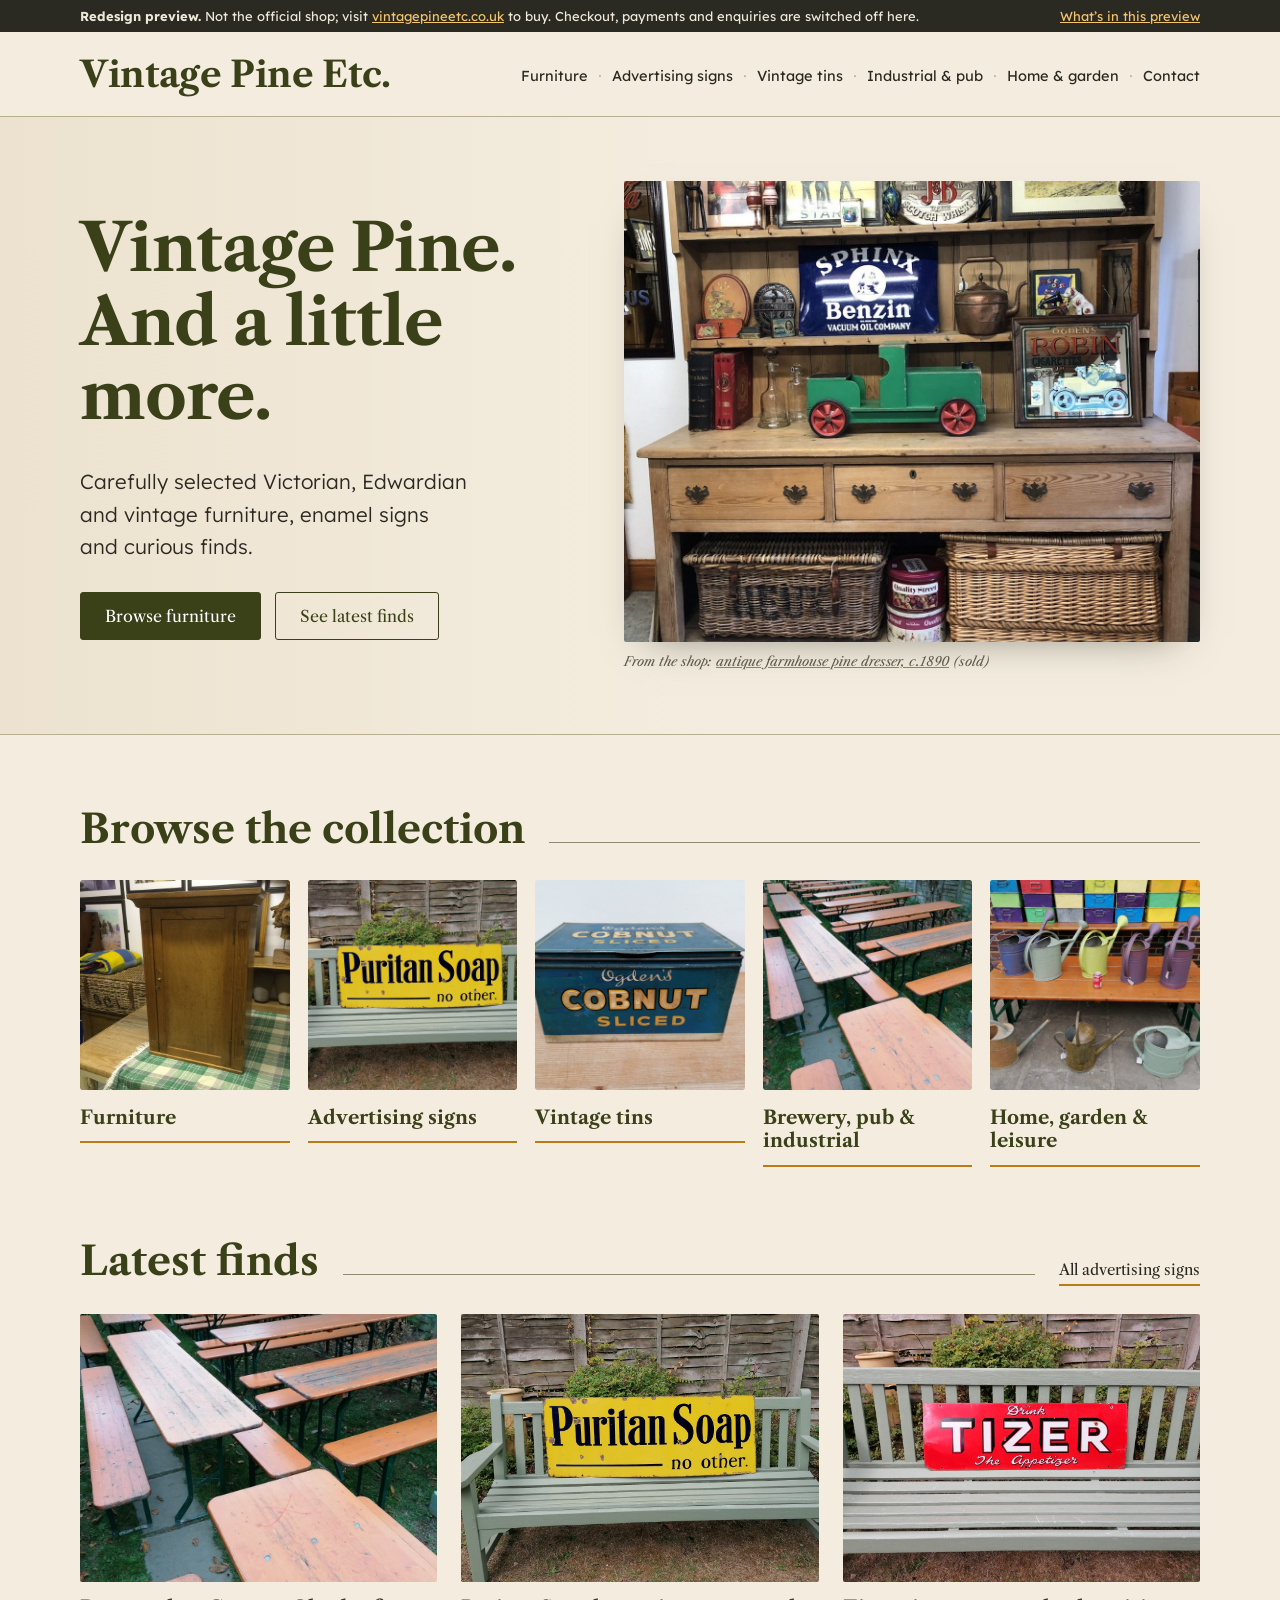
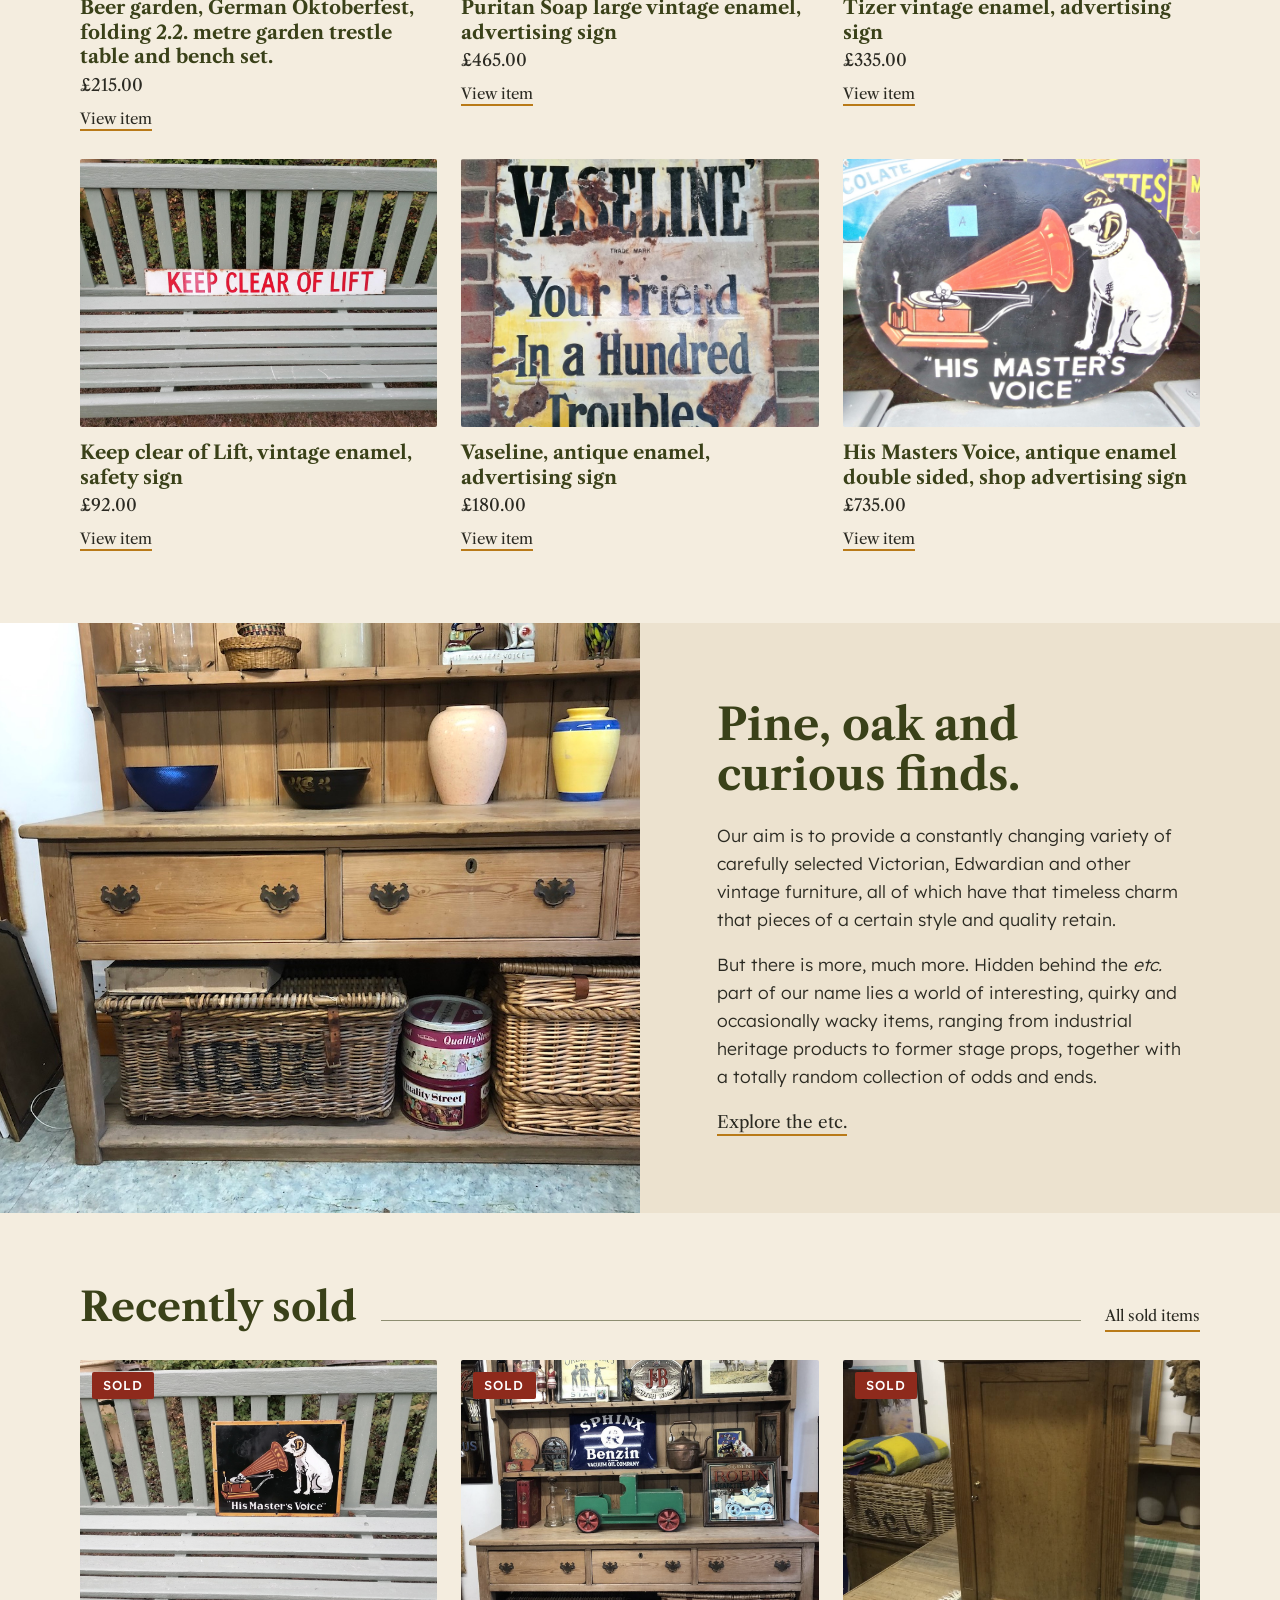
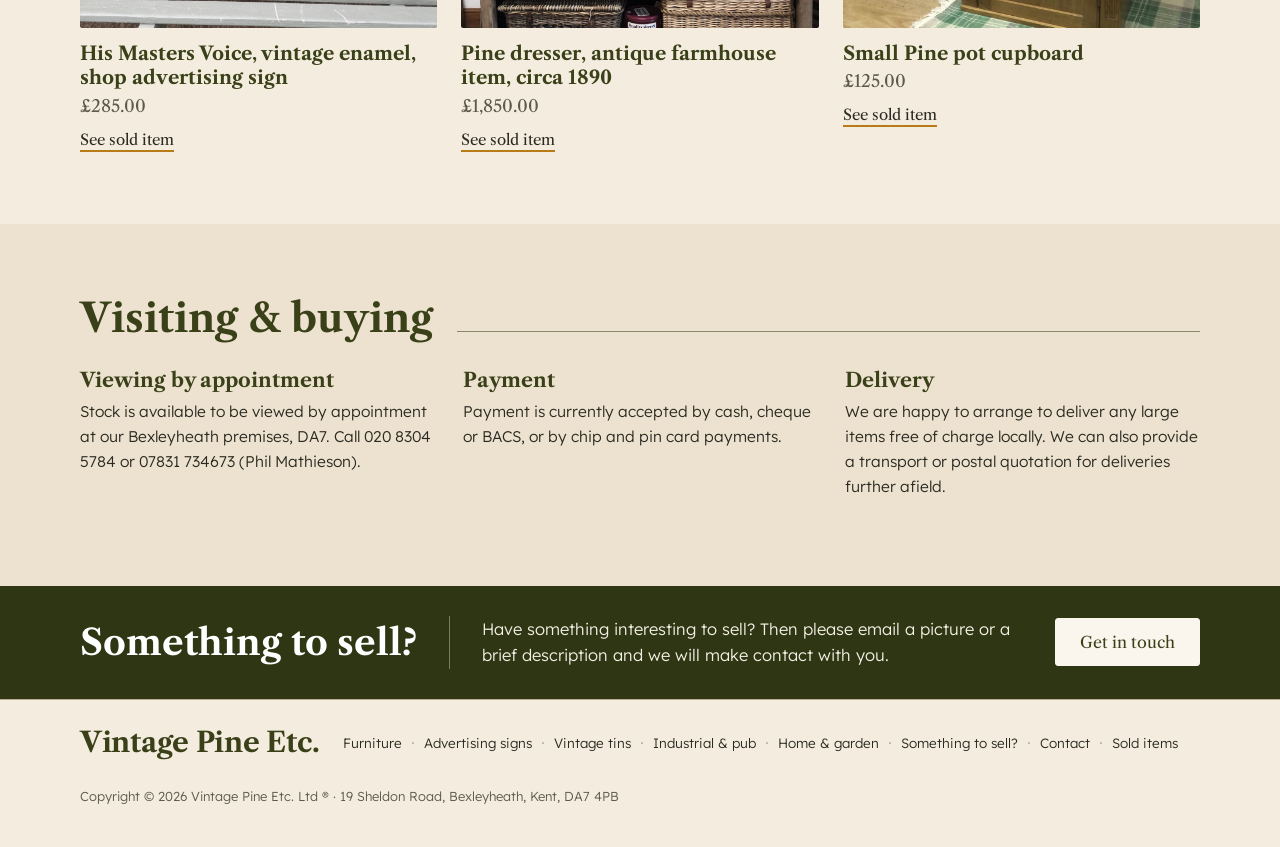
==== index.html @ 9c679e40 "Vintage Pine Etc. redesign preview (static demo) Co-Authored-By: Claude Opus 5.5 <noreply@anthropic." ====
<!doctype html>
<html lang="en-GB">
<head>
<meta charset="utf-8">
<meta name="viewport" content="width=device-width, initial-scale=1">
<meta name="robots" content="noindex, nofollow">
<title>Vintage Pine Etc. – Vintage furniture and curious finds (preview)</title>
<link rel="preconnect" href="https://fonts.googleapis.com">
<link rel="preconnect" href="https://fonts.gstatic.com" crossorigin>
<link href="https://fonts.googleapis.com/css2?family=Lexend:wght@300;400;500&family=Libre+Caslon+Text:ital,wght@0,400;0,700;1,400&display=swap" rel="stylesheet">
<link rel="stylesheet" href="assets/site.css">
</head>
<body data-page="home" data-nav="home">
<main id="main" tabindex="-1">

  <!-- DIVI: Section "Hero" · Row 2 columns (2/5, 3/5) · Text module (H1 + lede) · 2 × Button · Image module -->
  <section class="hero" aria-labelledby="hero-title">
    <div class="wrap">
      <div>
        <!-- NEW COPY (from mockup) — client to approve -->
        <h1 id="hero-title">Vintage Pine.<br>And a little more.</h1>
        <!-- Lede adapted from the shop's own welcome text -->
        <p class="lede">Carefully selected Victorian, Edwardian and vintage furniture, enamel signs and curious finds.</p>
        <div class="actions">
          <a class="btn btn-primary" href="collection.html?c=furniture">Browse furniture</a>
          <a class="btn btn-secondary" href="#latest">See latest finds</a>
        </div>
      </div>
      <figure>
        <img src="assets/products/1118/01.jpg" alt="Antique farmhouse pine dresser, circa 1890, dressed with enamel advertising signs, framed prints and wicker baskets" width="1200" height="1600" fetchpriority="high">
        <figcaption class="photo-credit">From the shop: <a href="item.html?id=1118">antique farmhouse pine dresser, c.1890</a> (sold)</figcaption>
      </figure>
    </div>
  </section>

  <!-- DIVI: Section "Browse the collection" · Text (H2) · Row 5 columns · 5 × Image module (link to product category) + Text label -->
  <section class="section" aria-labelledby="browse-title">
    <div class="wrap">
      <div class="section-head"><h2 id="browse-title">Browse the collection</h2><span class="rule" aria-hidden="true"></span></div>
      <ul class="tiles" id="collection-tiles"></ul>
    </div>
  </section>

  <!-- DIVI: Section "Latest finds" · Shop module (Recent products, 6, 3 columns, in-stock only — see HANDOVER.md) -->
  <section class="section" id="latest" aria-labelledby="latest-title" style="padding-top:0">
    <div class="wrap">
      <div class="section-head"><h2 id="latest-title">Latest finds</h2><span class="rule" aria-hidden="true"></span><a class="text-link more" href="collection.html?c=vintage-enamel-signs">All advertising signs</a></div>
      <ul class="cards" id="latest-finds"></ul>
    </div>
  </section>

  <!-- DIVI: Section "Story" · Row 2 columns (1/2, 1/2) · Image module + Text module. Copy is the shop's own welcome text, lightly trimmed. -->
  <section class="story" aria-labelledby="story-title">
    <img src="assets/products/1118/02.jpg" alt="Close view of the pine dresser's drawers with original handles, and wicker hampers beneath" width="1200" height="900" loading="lazy">
    <div class="copy">
      <h2 id="story-title">Pine, oak and curious finds.</h2>
      <p>Our aim is to provide a constantly changing variety of carefully selected Victorian, Edwardian and other vintage furniture, all of which have that timeless charm that pieces of a certain style and quality retain.</p>
      <p>But there is more, much more. Hidden behind the <em>etc.</em> part of our name lies a world of interesting, quirky and occasionally wacky items, ranging from industrial heritage products to former stage props, together with a totally random collection of odds and ends.</p>
      <a class="text-link" href="collection.html?c=architectural-industrial">Explore the etc.</a>
    </div>
  </section>

  <!-- DIVI: Section "Recently sold" · Shop module (Product category: Sold items, 3) — optional, mirrors the live homepage's "Our Most Popular Items" -->
  <section class="section" aria-labelledby="sold-title">
    <div class="wrap">
      <div class="section-head"><h2 id="sold-title">Recently sold</h2><span class="rule" aria-hidden="true"></span><a class="text-link more" href="collection.html?c=sold-items">All sold items</a></div>
      <ul class="cards" id="recently-sold"></ul>
    </div>
  </section>

  <!-- DIVI: Section "Visiting & buying" · Row 3 columns · 3 × Text. Wording from the live Contact page. -->
  <section class="section" style="background:var(--paper)" aria-labelledby="visit-title">
    <div class="wrap">
      <div class="section-head"><h2 id="visit-title">Visiting &amp; buying</h2><span class="rule" aria-hidden="true"></span></div>
      <div class="info-row">
        <div><h3>Viewing by appointment</h3><p>Stock is available to be viewed by appointment at our Bexleyheath premises, DA7. Call 020 8304 5784 or 07831 734673 (Phil Mathieson).</p></div>
        <div><h3>Payment</h3><p>Payment is currently accepted by cash, cheque or BACS, or by chip and pin card payments.</p></div>
        <div><h3>Delivery</h3><p>We are happy to arrange to deliver any large items free of charge locally. We can also provide a transport or postal quotation for deliveries further afield.</p></div>
      </div>
    </div>
  </section>

  <!-- DIVI: Fullwidth section "Something to sell?" · Row 3 columns · Text (H2) · Text · Button -> /contact/ (or a Sell page) -->
  <section class="sell-band" aria-labelledby="sell-title">
    <div class="wrap">
      <h2 id="sell-title">Something to sell?</h2>
      <span class="divider" aria-hidden="true"></span>
      <p>Have something interesting to sell? Then please email a picture or a brief description and we will make contact with you.</p>
      <a class="btn btn-light" href="sell.html">Get in touch</a>
    </div>
  </section>

</main>
<script src="data/catalogue.js"></script>
<script src="assets/site.js"></script>
</body>
</html>
---- assets/site.css ----
/* Vintage Pine Etc. — redesign preview
   Each section maps to a Divi section/row; see HANDOVER.md. Colours and fonts are
   chosen so they can be entered directly in Divi Theme Customizer + module settings. */

:root {
  --parchment: #f4eddf;     /* page background (Divi: Theme Customizer > General > Background colour) */
  --paper: #ece2cf;         /* alternate band */
  --card: #faf6ee;
  --olive: #3a4119;         /* headings, primary buttons */
  --olive-deep: #2f3613;    /* sell band */
  --ink: #2b2a22;           /* body text */
  --muted: #5d5a4c;
  --rule: #b9ad92;
  --amber: #b97a18;         /* link underlines */
  --sold: #8e2a1c;
  --focus: #1b5fd1;
  --serif: "Libre Caslon Text", Georgia, "Times New Roman", serif;
  --sans: "Lexend", "Helvetica Neue", Arial, sans-serif;
  --wrap: 1200px;
  --gutter: clamp(16px, 4vw, 40px);
}

*, *::before, *::after { box-sizing: border-box; }
html { -webkit-text-size-adjust: 100%; }
body {
  margin: 0; background: var(--parchment); color: var(--ink);
  font: 300 17px/1.6 var(--sans);
}
img { max-width: 100%; height: auto; display: block; }
a { color: inherit; }
h1, h2, h3 { font-family: var(--serif); color: var(--olive); font-weight: 700; line-height: 1.12; margin: 0 0 .5em; }
p { margin: 0 0 1em; }
.wrap { max-width: var(--wrap); margin: 0 auto; padding: 0 var(--gutter); }
.visually-hidden { position: absolute !important; width: 1px; height: 1px; overflow: hidden; clip: rect(0 0 0 0); white-space: nowrap; }

:focus-visible { outline: 3px solid var(--focus); outline-offset: 3px; border-radius: 2px; }
.skip-link { position: absolute; left: 12px; top: -60px; z-index: 100; background: var(--olive); color: #fff; padding: 10px 16px; text-decoration: none; }
.skip-link:focus { top: 12px; }

/* Preview strip — not part of the production design */
.preview-strip { background: #2b2a22; color: #efe8d8; font: 400 13px/1.4 var(--sans); }
.preview-strip .wrap { display: flex; gap: 12px; justify-content: space-between; align-items: center; padding-top: 7px; padding-bottom: 7px; flex-wrap: wrap; }
.preview-strip a { color: #f2c46d; }

/* Header (Divi Theme Builder: Global Header — Menu module, logo as text/image) */
.site-header { border-bottom: 1px solid var(--rule); background: var(--parchment); }
.site-header .wrap { display: flex; align-items: center; justify-content: space-between; gap: 24px; min-height: 84px; }
.logo { font: 700 clamp(26px, 3vw, 36px)/1 var(--serif); color: var(--olive); text-decoration: none; letter-spacing: -.01em; white-space: nowrap; }
.nav-toggle { display: none; }
.main-nav ul { list-style: none; margin: 0; padding: 0; display: flex; flex-wrap: wrap; align-items: center; }
.main-nav li + li::before { content: "·"; color: var(--rule); margin: 0 10px; }
.main-nav a { font-size: 14.5px; font-weight: 400; text-decoration: none; padding: 6px 0; border-bottom: 2px solid transparent; }
.main-nav a:hover, .main-nav a[aria-current="page"] { border-bottom-color: var(--amber); }

/* Buttons */
.btn { display: inline-flex; align-items: center; justify-content: center; gap: 8px; min-height: 48px; padding: 10px 24px;
  font: 400 16px/1.2 var(--serif); text-decoration: none; border: 1.5px solid var(--olive); border-radius: 3px; cursor: pointer; }
.btn-primary { background: var(--olive); color: #fff; }
.btn-primary:hover { background: var(--olive-deep); }
.btn-secondary { background: transparent; color: var(--olive); }
.btn-secondary:hover { background: rgba(58,65,25,.07); }
.btn-light { background: var(--card); color: var(--olive); border-color: var(--card); }
.btn[disabled], .btn[aria-disabled="true"] { opacity: .55; cursor: not-allowed; }
.text-link { font-family: var(--serif); text-decoration: none; border-bottom: 2px solid var(--amber); padding-bottom: 2px; }
.text-link:hover { color: var(--olive); }

/* Hero (Divi: Section, Row 2 columns 2/5 + 3/5, Text + 2 Buttons, Image) */
.hero { background: linear-gradient(90deg, var(--paper) 0%, var(--parchment) 55%); border-bottom: 1px solid var(--rule); }
.hero .wrap { display: grid; grid-template-columns: 5fr 6fr; gap: clamp(24px, 5vw, 64px); align-items: center; padding-top: clamp(32px, 5vw, 64px); padding-bottom: clamp(32px, 5vw, 64px); }
.hero h1 { font-size: clamp(40px, 5.6vw, 66px); letter-spacing: -.015em; }
.hero .lede { font-size: clamp(18px, 1.6vw, 21px); max-width: 30ch; color: var(--ink); }
.hero .actions { display: flex; gap: 14px; flex-wrap: wrap; margin-top: 28px; }
.hero figure { margin: 0; position: relative; }
.hero figure img { width: 100%; aspect-ratio: 5 / 4; max-height: 72vh; object-fit: cover; object-position: center 62%; border-radius: 2px; box-shadow: 0 18px 40px -24px rgba(43,42,34,.55); }
.photo-credit { font: italic 400 13px/1.4 var(--serif); color: var(--muted); margin-top: 10px; }
.photo-credit a { text-decoration-color: var(--amber); }

/* Section headings with rule, as mockup */
.section { padding: clamp(40px, 6vw, 72px) 0; }
.section-head { display: flex; align-items: baseline; gap: 24px; margin-bottom: 28px; }
.section-head h2 { font-size: clamp(28px, 3.4vw, 40px); margin: 0; white-space: nowrap; }
.section-head .rule { flex: 1; height: 1px; background: var(--olive); opacity: .55; }
.section-head .more { white-space: nowrap; font-size: 15px; }

/* Collection tiles (Divi: 5 × Image + Text, or Blurb modules linking to category archives) */
.tiles { display: grid; grid-template-columns: repeat(5, 1fr); gap: 18px; list-style: none; margin: 0; padding: 0; }
.tile a { display: block; text-decoration: none; height: 100%; }
.tile img { width: 100%; aspect-ratio: 1; object-fit: cover; border-radius: 2px; transition: transform .3s ease; }
.tile .img { overflow: hidden; border-radius: 2px; }
.tile a:hover img { transform: scale(1.04); }
.tile span { display: block; font: 700 19px/1.25 var(--serif); color: var(--olive); padding: 12px 0 12px; border-bottom: 2px solid var(--amber); margin-top: 4px; }

/* Product cards (Divi: Shop module / WooCommerce loop) */
.cards { display: grid; grid-template-columns: repeat(3, 1fr); gap: 28px 24px; list-style: none; margin: 0; padding: 0; }
.cards.cols-4 { grid-template-columns: repeat(4, 1fr); }
.card { position: relative; }
.card a.card-link { text-decoration: none; display: block; }
.card .img { position: relative; overflow: hidden; background: var(--paper); border-radius: 2px; }
.card img { width: 100%; aspect-ratio: 4 / 3; object-fit: cover; transition: transform .3s ease; }
.card a.card-link:hover img { transform: scale(1.03); }
.card h3 { font-size: 19px; margin: 14px 0 4px; line-height: 1.3; }
.card .price { font: 400 17px/1.4 var(--serif); color: var(--ink); margin: 0 0 6px; }
.card .view { font: 400 15px/1 var(--serif); border-bottom: 2px solid var(--amber); padding-bottom: 3px; display: inline-block; }
.badge-sold { position: absolute; top: 12px; left: 12px; background: var(--sold); color: #fff; font: 500 13px/1 var(--sans); letter-spacing: .08em; text-transform: uppercase; padding: 7px 11px; border-radius: 2px; }
.card.is-sold img { filter: saturate(.75); }
.card.is-sold .price { color: var(--muted); }

/* Story split (Divi: Section, Row 1/2 + 1/2, Image + Text) */
.story { display: grid; grid-template-columns: 1fr 1fr; background: var(--paper); }
.story img { width: 100%; height: 100%; min-height: 360px; object-fit: cover; }
.story .copy { padding: clamp(32px, 6vw, 80px); align-self: center; max-width: 620px; }
.story h2 { font-size: clamp(30px, 3.6vw, 44px); }
.story .copy p { font-size: 17.5px; }
.flag { font: italic 400 13px/1.4 var(--serif); color: var(--muted); }

/* Visit / buying info */
.info-row { display: grid; grid-template-columns: repeat(3, 1fr); gap: 28px; }
.info-row h3 { font-size: 20px; margin-bottom: 8px; }
.info-row p { font-size: 15.5px; color: var(--ink); }

/* Sell band (Divi: fullwidth section, Row 3 columns, Text + Button) */
.sell-band { background: var(--olive-deep); color: #f3efe4; }
.sell-band .wrap { display: flex; align-items: center; gap: 32px; padding-top: 30px; padding-bottom: 30px; flex-wrap: wrap; }
.sell-band h2 { color: #fff; font-size: clamp(26px, 3vw, 36px); margin: 0; }
.sell-band .divider { width: 1px; align-self: stretch; background: rgba(255,255,255,.35); }
.sell-band p { margin: 0; flex: 1; min-width: 240px; font-size: 16.5px; }

/* Footer (Divi Theme Builder: Global Footer) */
.site-footer { border-top: 1px solid var(--rule); padding: 28px 0 40px; }
.site-footer .wrap { display: flex; align-items: center; gap: 24px; flex-wrap: wrap; }
.site-footer .logo { font-size: 28px; }
.site-footer nav ul { list-style: none; margin: 0; padding: 0; display: flex; flex-wrap: wrap; gap: 6px 0; }
.site-footer nav li + li::before { content: "·"; color: var(--rule); margin: 0 9px; }
.site-footer nav a { font-size: 13.5px; text-decoration: none; }
.site-footer nav a:hover { text-decoration: underline; text-decoration-color: var(--amber); }
.site-footer .legal { width: 100%; font-size: 13px; color: var(--muted); margin: 6px 0 0; }

/* Breadcrumbs */
.crumbs { font-size: 14px; color: var(--muted); margin: 22px 0 18px; }
.crumbs ol { list-style: none; padding: 0; margin: 0; display: flex; flex-wrap: wrap; }
.crumbs li + li::before { content: "/"; margin: 0 8px; color: var(--rule); }
.crumbs a { text-decoration-color: var(--amber); }

/* Item page (Divi Theme Builder: Single product template with Woo modules) */
.item { display: grid; grid-template-columns: minmax(0, 7fr) minmax(0, 5fr); gap: clamp(24px, 4vw, 56px); align-items: start; padding-bottom: 56px; }
.gallery .main { position: relative; background: var(--paper); border-radius: 2px; overflow: hidden; }
.gallery .main img { width: 100%; aspect-ratio: 4 / 3; object-fit: contain; background: var(--paper); }
.gallery .main .badge-sold { font-size: 16px; padding: 10px 16px; top: 18px; left: 18px; }
.thumbs { display: grid; grid-template-columns: repeat(auto-fill, minmax(84px, 1fr)); gap: 10px; list-style: none; padding: 0; margin: 12px 0 0; }
.thumbs button { padding: 0; border: 2px solid transparent; background: none; cursor: pointer; border-radius: 3px; display: block; width: 100%; }
.thumbs button[aria-current="true"] { border-color: var(--olive); }
.thumbs img { width: 100%; aspect-ratio: 1; object-fit: cover; border-radius: 1px; }
.gallery .count { font-size: 13.5px; color: var(--muted); margin-top: 8px; }
.summary .cat { font-size: 14px; letter-spacing: .06em; text-transform: uppercase; color: var(--muted); margin-bottom: 8px; }
.summary .cat a { text-decoration-color: var(--amber); }
.summary h1 { font-size: clamp(28px, 3.2vw, 40px); }
.summary .price { font: 700 28px/1.2 var(--serif); color: var(--olive); margin: 6px 0 14px; }
.status { display: inline-flex; align-items: center; gap: 8px; font-weight: 500; font-size: 15px; margin-bottom: 18px; }
.status::before { content: ""; width: 10px; height: 10px; border-radius: 50%; background: #4b7a2a; }
.details { border-top: 1px solid var(--rule); margin: 0 0 22px; }
.details div { display: grid; grid-template-columns: 110px 1fr; gap: 14px; padding: 12px 0; border-bottom: 1px solid var(--rule); }
.details dt { font: 700 15px/1.5 var(--serif); color: var(--olive); }
.details dd { margin: 0; font-size: 16px; }
.description p { font-size: 16.5px; }
.buy { background: var(--card); border: 1px solid var(--rule); padding: 20px; border-radius: 3px; margin: 8px 0 22px; }
.buy .btn { width: 100%; }
.buy .btn + .btn { margin-top: 10px; }
.buy small { display: block; margin-top: 12px; font-size: 13.5px; color: var(--muted); }
.demo-notice { margin-top: 14px; padding: 12px 14px; border-left: 4px solid var(--amber); background: #fff8e6; font-size: 15px; }
.sold-panel { background: #f6e7e2; border: 1px solid #d9b2a8; padding: 22px; border-radius: 3px; margin: 4px 0 22px; }
.sold-panel .big { font: 700 30px/1.1 var(--serif); color: var(--sold); margin: 0 0 6px; letter-spacing: .02em; }
.sold-panel .btn { width: 100%; margin-top: 10px; }
.price-was { font-size: 15px; color: var(--muted); }
.help { font-size: 15px; color: var(--muted); }

/* Generic page */
.page-intro { padding: 36px 0 8px; }
.page-intro h1 { font-size: clamp(32px, 4vw, 48px); }
.notice { background: var(--card); border: 1px dashed var(--rule); padding: 14px 18px; font-size: 15px; border-radius: 3px; margin: 0 0 28px; }
.two-col { display: grid; grid-template-columns: 1fr 1fr; gap: clamp(24px, 5vw, 64px); }
.form-row { margin-bottom: 18px; }
.form-row label { display: block; font: 700 15px/1.4 var(--serif); color: var(--olive); margin-bottom: 6px; }
.form-row .hint { font-size: 13.5px; color: var(--muted); margin: 2px 0 6px; }
input[type=text], input[type=email], input[type=tel], textarea { width: 100%; font: 400 16px/1.4 var(--sans); padding: 12px; border: 1px solid var(--rule); background: #fffdf8; border-radius: 3px; color: var(--ink); }
input[type=file] { font: 400 15px var(--sans); }
textarea { min-height: 140px; resize: vertical; }
.upload-preview { display: flex; gap: 8px; flex-wrap: wrap; margin-top: 10px; }
.upload-preview img { width: 84px; height: 84px; object-fit: cover; border-radius: 2px; }
address { font-style: normal; }
.contact-list dt { font: 700 16px var(--serif); color: var(--olive); margin-top: 16px; }
.contact-list dd { margin: 4px 0 0; }

/* ---------- Tablet ---------- */
@media (max-width: 1020px) {
  .tiles { grid-template-columns: repeat(3, 1fr); }
  .cards.cols-4 { grid-template-columns: repeat(3, 1fr); }
  .main-nav li + li::before { margin: 0 6px; }
  .main-nav a { font-size: 13.5px; }
}

/* ---------- Phone / small tablet: simple menu ---------- */
@media (max-width: 860px) {
  .site-header .wrap { min-height: 66px; flex-wrap: wrap; gap: 0; }
  .nav-toggle { display: inline-flex; align-items: center; gap: 8px; min-height: 44px; padding: 8px 14px; background: none; border: 1.5px solid var(--olive); border-radius: 3px; color: var(--olive); font: 400 15px var(--sans); cursor: pointer; }
  .nav-toggle .bars { width: 18px; height: 2px; background: currentColor; position: relative; }
  .nav-toggle .bars::before, .nav-toggle .bars::after { content: ""; position: absolute; left: 0; width: 18px; height: 2px; background: currentColor; }
  .nav-toggle .bars::before { top: -6px; } .nav-toggle .bars::after { top: 6px; }
  .main-nav { width: 100%; display: none; }
  .main-nav.open { display: block; }
  .main-nav ul { flex-direction: column; align-items: stretch; padding: 6px 0 14px; }
  .main-nav li + li::before { display: none; }
  .main-nav li { border-top: 1px solid var(--rule); }
  .main-nav a { display: block; font-size: 17px; padding: 13px 2px; border-bottom: 0; }
  .hero .wrap { grid-template-columns: 1fr; }
  .hero figure img { aspect-ratio: 4 / 3.2; }
  .story { grid-template-columns: 1fr; }
  .story img { min-height: 0; aspect-ratio: 4 / 3; }
  .item { grid-template-columns: minmax(0, 1fr); gap: 18px; }
  .thumbs { grid-template-columns: none; grid-auto-flow: column; grid-auto-columns: 68px; overflow-x: auto; padding-bottom: 6px; scroll-snap-type: x proximity; }
  .thumbs li { scroll-snap-align: start; }
  .gallery .main img { aspect-ratio: 4 / 3.3; }
  .info-row, .two-col { grid-template-columns: 1fr; gap: 8px 0; }
  .cards, .cards.cols-4 { grid-template-columns: repeat(2, 1fr); gap: 24px 16px; }
  .sell-band .divider { display: none; }
}

@media (max-width: 560px) {
  body { font-size: 16.5px; }
  .tiles { grid-template-columns: repeat(2, 1fr); gap: 14px; }
  .tile span { font-size: 17px; }
  .cards, .cards.cols-4 { grid-template-columns: 1fr; }
  .section-head { flex-wrap: wrap; gap: 6px 16px; }
  .section-head h2 { white-space: normal; }
  .section-head .rule { display: none; }
  .hero .actions .btn { flex: 1 1 100%; }
  .sell-band .btn { width: 100%; }
  .details div { grid-template-columns: 1fr; gap: 2px; }
  .preview-strip .wrap { font-size: 12px; }
}

@media (prefers-reduced-motion: reduce) { * { transition: none !important; } }
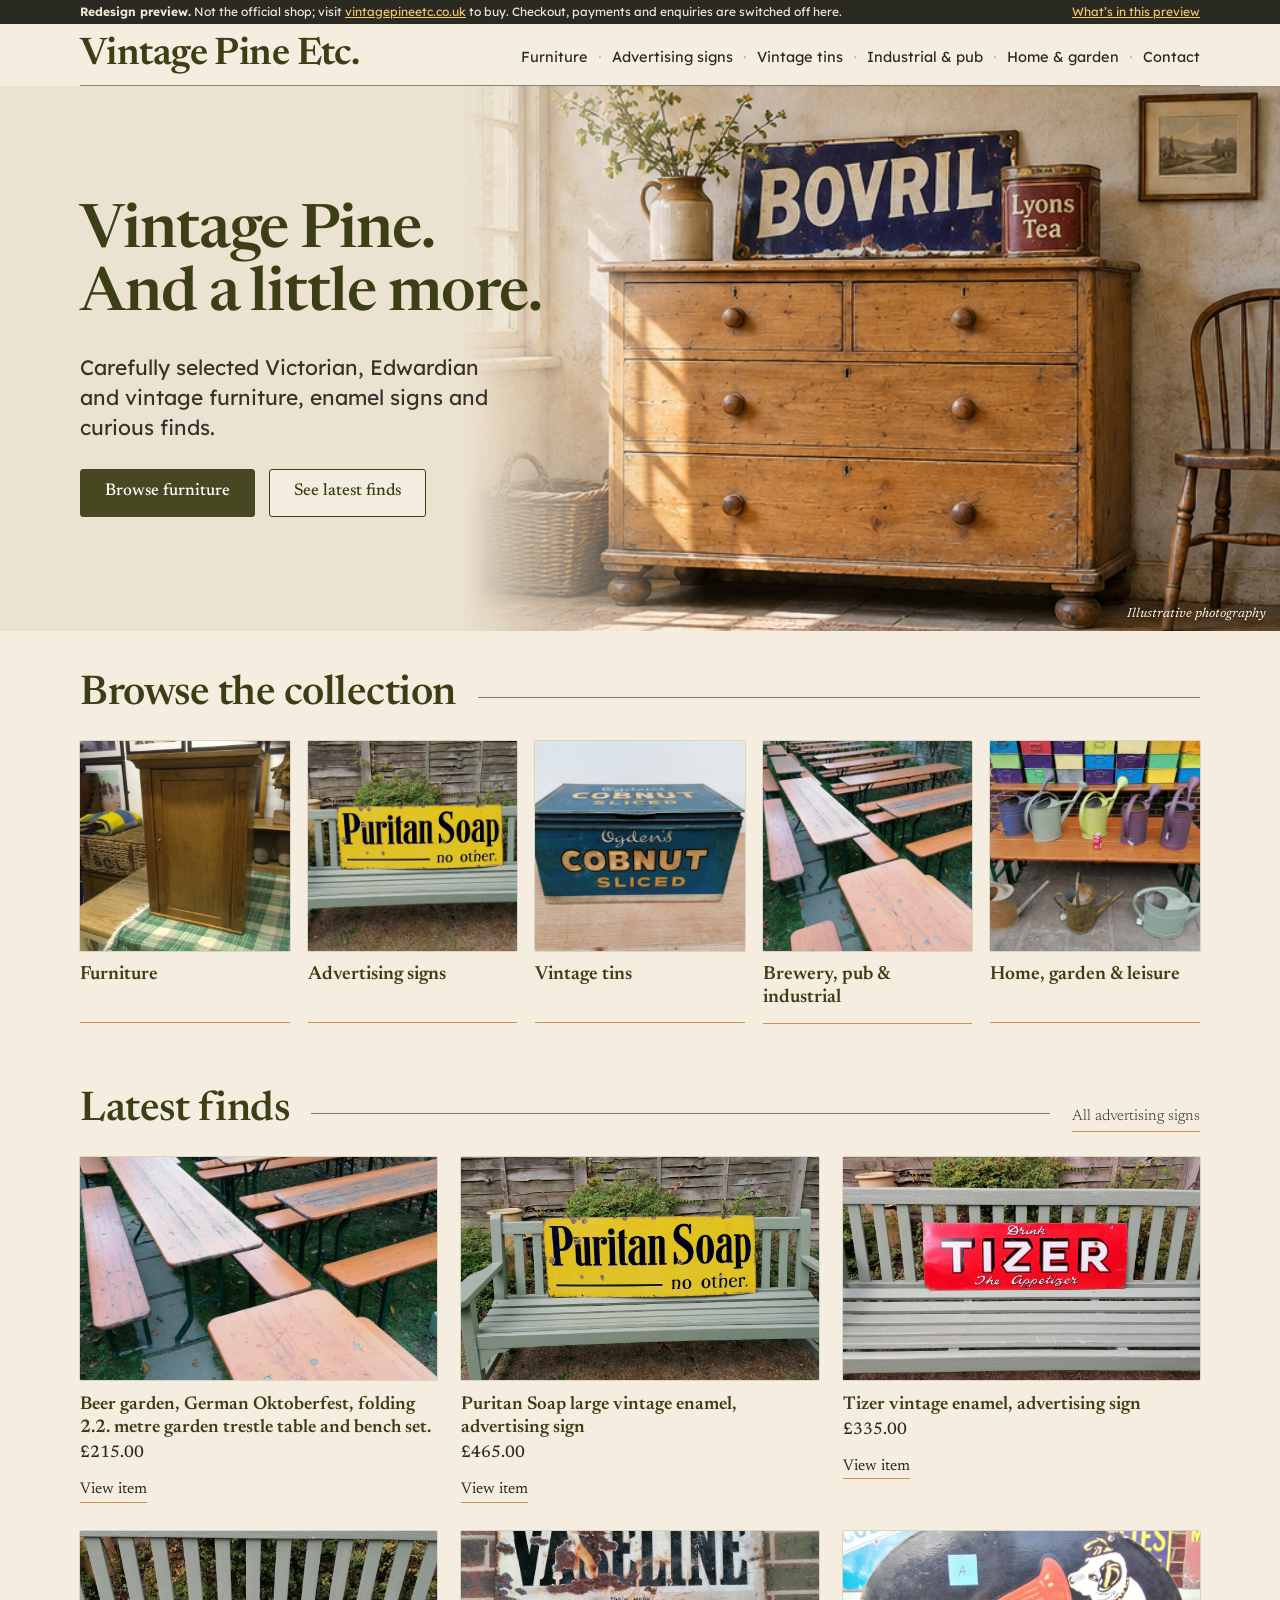
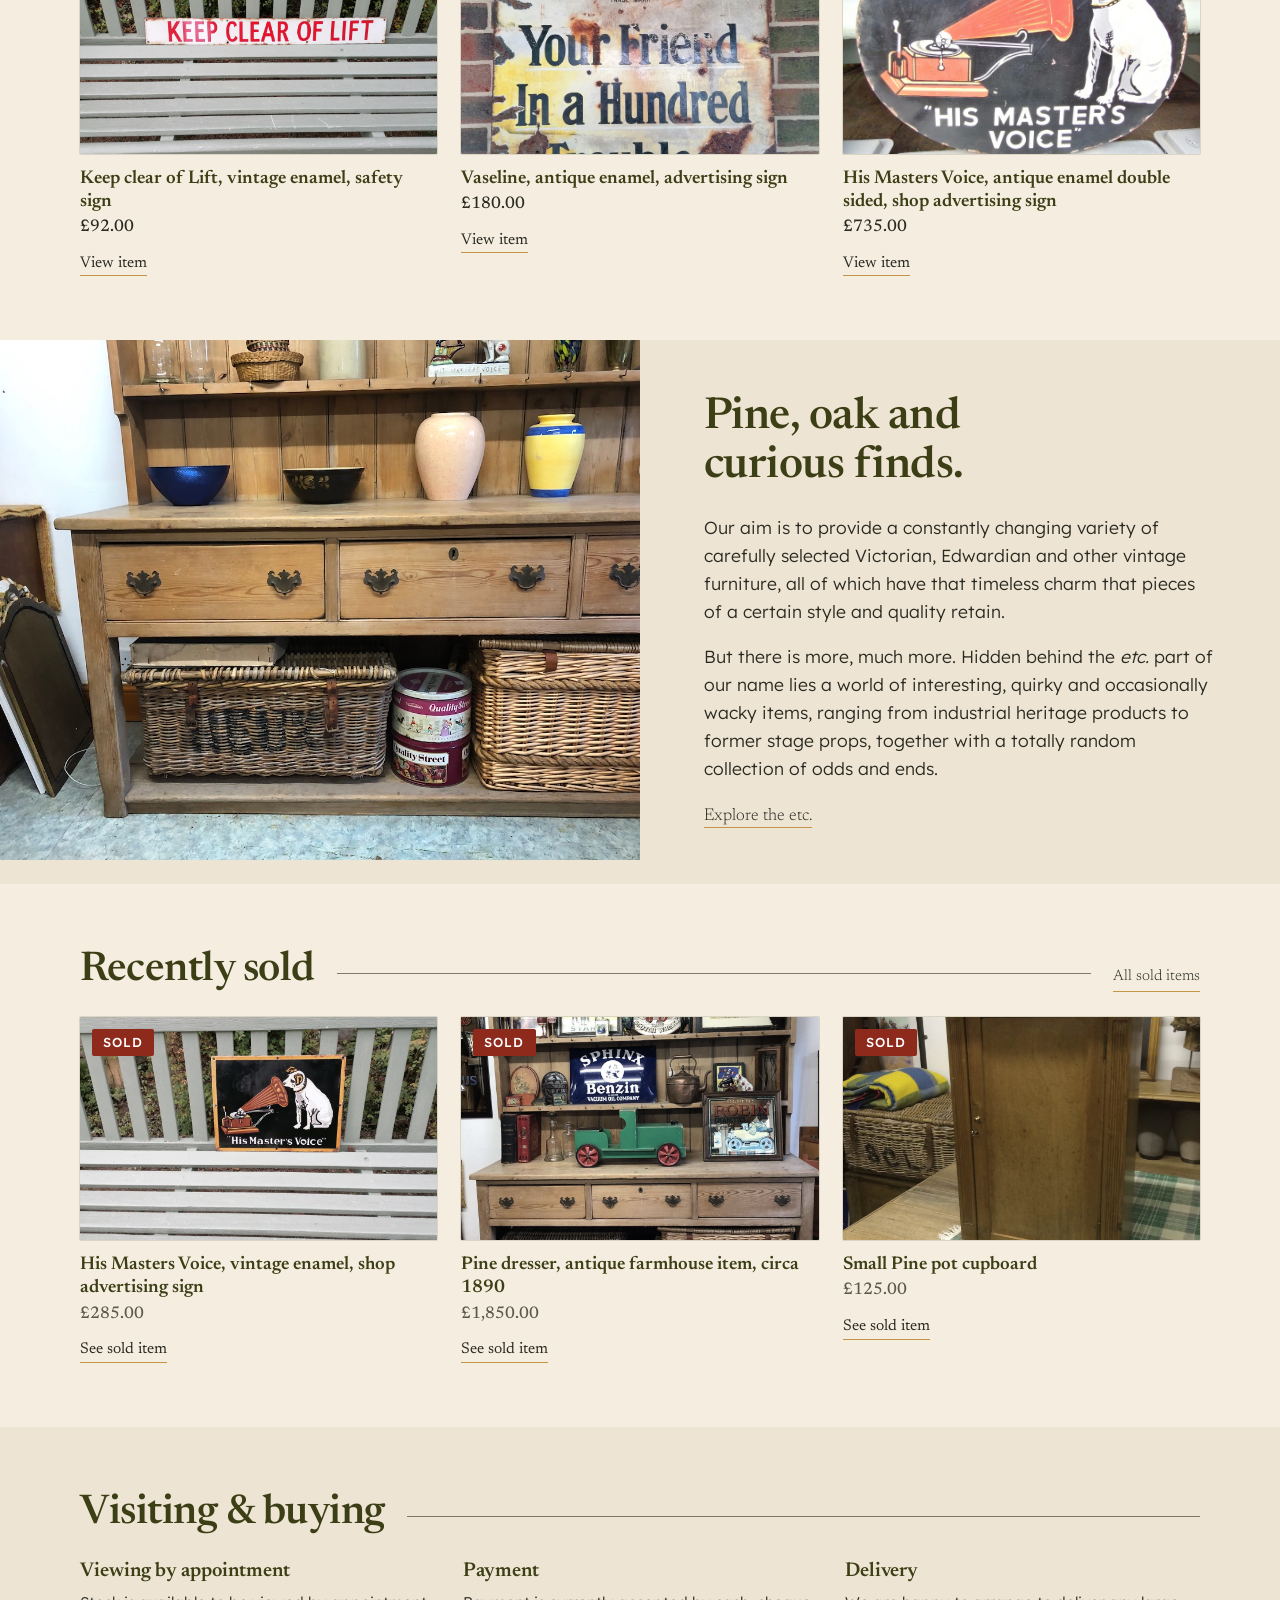
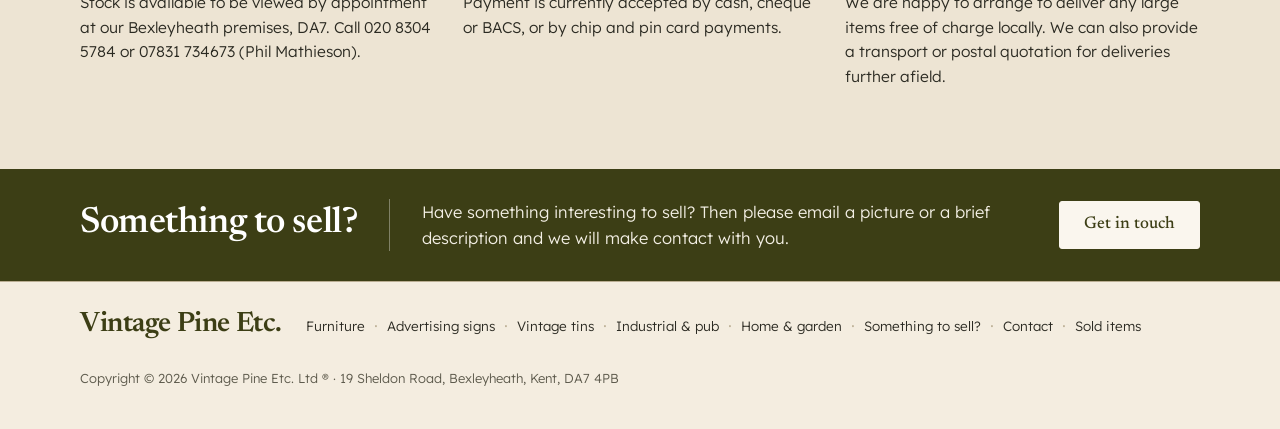
==== commit 1bc09571: "Refine homepage to match mockup: illustrative full-bleed hero, Newsreader headings, compact header a" ====
--- a/index.html
+++ b/index.html
@@ -7,18 +7,24 @@
 <title>Vintage Pine Etc. – Vintage furniture and curious finds (preview)</title>
 <link rel="preconnect" href="https://fonts.googleapis.com">
 <link rel="preconnect" href="https://fonts.gstatic.com" crossorigin>
-<link href="https://fonts.googleapis.com/css2?family=Lexend:wght@300;400;500&family=Libre+Caslon+Text:ital,wght@0,400;0,700;1,400&display=swap" rel="stylesheet">
+<link href="https://fonts.googleapis.com/css2?family=Lexend:wght@300;400;500&family=Newsreader:ital,opsz,wght@0,6..72,400..600;1,6..72,400&display=swap" rel="stylesheet">
 <link rel="stylesheet" href="assets/site.css">
 </head>
 <body data-page="home" data-nav="home">
 <main id="main" tabindex="-1">
 
-  <!-- DIVI: Section "Hero" · Row 2 columns (2/5, 3/5) · Text module (H1 + lede) · 2 × Button · Image module -->
+  <!-- DIVI: Fullwidth-feel Section "Hero" · section background colour #e9dfce + background image (right, cover)
+       with a left-to-right gradient overlay to blend · Row 1 column, max-width ~560px, left aligned
+       · Text module (H1 + lede) · 2 × Button. Caption = small Text module, absolute bottom right. -->
   <section class="hero" aria-labelledby="hero-title">
-    <div class="wrap">
-      <div>
+    <figure class="hero-media">
+      <img src="assets/hero/vintage-pine-demo-hero.png" alt="Illustrative scene: a Victorian pine chest of drawers with a Bovril enamel sign and a Lyons Tea tin, in a sunlit room" width="632" height="421" fetchpriority="high">
+      <figcaption class="hero-credit">Illustrative photography</figcaption>
+    </figure>
+    <div class="wrap hero-inner">
+      <div class="hero-copy">
         <!-- NEW COPY (from mockup) — client to approve -->
-        <h1 id="hero-title">Vintage Pine.<br>And a little more.</h1>
+        <h1 id="hero-title"><span class="line">Vintage Pine.</span> <span class="line">And a little more.</span></h1>
         <!-- Lede adapted from the shop's own welcome text -->
         <p class="lede">Carefully selected Victorian, Edwardian and vintage furniture, enamel signs and curious finds.</p>
         <div class="actions">
@@ -26,10 +32,6 @@
           <a class="btn btn-secondary" href="#latest">See latest finds</a>
         </div>
       </div>
-      <figure>
-        <img src="assets/products/1118/01.jpg" alt="Antique farmhouse pine dresser, circa 1890, dressed with enamel advertising signs, framed prints and wicker baskets" width="1200" height="1600" fetchpriority="high">
-        <figcaption class="photo-credit">From the shop: <a href="item.html?id=1118">antique farmhouse pine dresser, c.1890</a> (sold)</figcaption>
-      </figure>
     </div>
   </section>
 
@@ -53,7 +55,7 @@
   <section class="story" aria-labelledby="story-title">
     <img src="assets/products/1118/02.jpg" alt="Close view of the pine dresser's drawers with original handles, and wicker hampers beneath" width="1200" height="900" loading="lazy">
     <div class="copy">
-      <h2 id="story-title">Pine, oak and curious finds.</h2>
+      <h2 id="story-title"><span class="line">Pine, oak and</span> <span class="line">curious finds.</span></h2>
       <p>Our aim is to provide a constantly changing variety of carefully selected Victorian, Edwardian and other vintage furniture, all of which have that timeless charm that pieces of a certain style and quality retain.</p>
       <p>But there is more, much more. Hidden behind the <em>etc.</em> part of our name lies a world of interesting, quirky and occasionally wacky items, ranging from industrial heritage products to former stage props, together with a totally random collection of odds and ends.</p>
       <a class="text-link" href="collection.html?c=architectural-industrial">Explore the etc.</a>
--- a/assets/site.css
+++ b/assets/site.css
@@ -3,18 +3,23 @@
    chosen so they can be entered directly in Divi Theme Customizer + module settings. */
 
 :root {
-  --parchment: #f4eddf;     /* page background (Divi: Theme Customizer > General > Background colour) */
-  --paper: #ece2cf;         /* alternate band */
+  /* Sampled from the approved mockup */
+  --parchment: #f4ede0;     /* page background (Divi: Theme Customizer > General > Background colour) */
+  --hero-ivory: #ece2d1;    /* warm ivory behind the hero copy */
+  --paper: #ede4d3;         /* alternate band */
   --card: #faf6ee;
-  --olive: #3a4119;         /* headings, primary buttons */
-  --olive-deep: #2f3613;    /* sell band */
+  --olive: #3c3e15;         /* headings */
+  --olive-btn: #474822;     /* primary buttons */
+  --olive-deep: #3c3e15;    /* sell band */
   --ink: #2b2a22;           /* body text */
   --muted: #5d5a4c;
-  --rule: #b9ad92;
-  --amber: #b97a18;         /* link underlines */
+  --rule: #b9ad92;          /* light dividers */
+  --rule-fine: #5a5644;     /* fine section rules, as mockup */
+  --amber: #c49547;         /* ochre accents / link underlines */
+  --frame: rgba(60, 62, 21, .14);
   --sold: #8e2a1c;
   --focus: #1b5fd1;
-  --serif: "Libre Caslon Text", Georgia, "Times New Roman", serif;
+  --serif: "Newsreader", Georgia, "Times New Roman", serif;
   --sans: "Lexend", "Helvetica Neue", Arial, sans-serif;
   --wrap: 1200px;
   --gutter: clamp(16px, 4vw, 40px);
@@ -28,7 +33,8 @@
 }
 img { max-width: 100%; height: auto; display: block; }
 a { color: inherit; }
-h1, h2, h3 { font-family: var(--serif); color: var(--olive); font-weight: 700; line-height: 1.12; margin: 0 0 .5em; }
+h1, h2, h3 { font-family: var(--serif); font-optical-sizing: auto; color: var(--olive); font-weight: 560; line-height: 1.1; letter-spacing: -.012em; margin: 0 0 .5em; }
+h3 { font-weight: 600; letter-spacing: 0; }
 p { margin: 0 0 1em; }
 .wrap { max-width: var(--wrap); margin: 0 auto; padding: 0 var(--gutter); }
 .visually-hidden { position: absolute !important; width: 1px; height: 1px; overflow: hidden; clip: rect(0 0 0 0); white-space: nowrap; }
@@ -38,14 +44,18 @@
 .skip-link:focus { top: 12px; }
 
 /* Preview strip — not part of the production design */
-.preview-strip { background: #2b2a22; color: #efe8d8; font: 400 13px/1.4 var(--sans); }
-.preview-strip .wrap { display: flex; gap: 12px; justify-content: space-between; align-items: center; padding-top: 7px; padding-bottom: 7px; flex-wrap: wrap; }
+.preview-strip { background: #2b2a22; color: #efe8d8; font: 400 12px/1.35 var(--sans); }
+.preview-strip .wrap { display: flex; gap: 4px 12px; justify-content: space-between; align-items: center; padding-top: 4px; padding-bottom: 4px; flex-wrap: wrap; }
 .preview-strip a { color: #f2c46d; }
+.ps-links { display: flex; gap: 14px; white-space: nowrap; }
+.ps-short { display: none; }
 
 /* Header (Divi Theme Builder: Global Header — Menu module, logo as text/image) */
-.site-header { border-bottom: 1px solid var(--rule); background: var(--parchment); }
-.site-header .wrap { display: flex; align-items: center; justify-content: space-between; gap: 24px; min-height: 84px; }
-.logo { font: 700 clamp(26px, 3vw, 36px)/1 var(--serif); color: var(--olive); text-decoration: none; letter-spacing: -.01em; white-space: nowrap; }
+.site-header { background: var(--parchment); }
+.site-header .wrap { display: flex; align-items: center; justify-content: space-between; gap: 24px; min-height: 62px; }
+.site-header .wrap::after { content: ""; position: absolute; left: var(--gutter); right: var(--gutter); bottom: 0; height: 1px; background: var(--rule-fine); opacity: .7; }
+.site-header .wrap { position: relative; }
+.logo { font: 600 clamp(26px, 3.1vw, 38px)/1 var(--serif); color: var(--olive); text-decoration: none; letter-spacing: -.015em; white-space: nowrap; }
 .nav-toggle { display: none; }
 .main-nav ul { list-style: none; margin: 0; padding: 0; display: flex; flex-wrap: wrap; align-items: center; }
 .main-nav li + li::before { content: "·"; color: var(--rule); margin: 0 10px; }
@@ -55,60 +65,70 @@
 /* Buttons */
 .btn { display: inline-flex; align-items: center; justify-content: center; gap: 8px; min-height: 48px; padding: 10px 24px;
   font: 400 16px/1.2 var(--serif); text-decoration: none; border: 1.5px solid var(--olive); border-radius: 3px; cursor: pointer; }
-.btn-primary { background: var(--olive); color: #fff; }
-.btn-primary:hover { background: var(--olive-deep); }
-.btn-secondary { background: transparent; color: var(--olive); }
+.btn { font-weight: 500; font-size: 17px; }
+.btn-primary { background: var(--olive-btn); border-color: var(--olive-btn); color: #fff; }
+.btn-primary:hover { background: var(--olive); }
+.btn-secondary { background: rgba(250, 246, 238, .55); color: var(--olive); }
 .btn-secondary:hover { background: rgba(58,65,25,.07); }
 .btn-light { background: var(--card); color: var(--olive); border-color: var(--card); }
 .btn[disabled], .btn[aria-disabled="true"] { opacity: .55; cursor: not-allowed; }
-.text-link { font-family: var(--serif); text-decoration: none; border-bottom: 2px solid var(--amber); padding-bottom: 2px; }
+.text-link { font-family: var(--serif); text-decoration: none; border-bottom: 1.5px solid var(--amber); padding-bottom: 2px; }
 .text-link:hover { color: var(--olive); }
 
-/* Hero (Divi: Section, Row 2 columns 2/5 + 3/5, Text + 2 Buttons, Image) */
-.hero { background: linear-gradient(90deg, var(--paper) 0%, var(--parchment) 55%); border-bottom: 1px solid var(--rule); }
-.hero .wrap { display: grid; grid-template-columns: 5fr 6fr; gap: clamp(24px, 5vw, 64px); align-items: center; padding-top: clamp(32px, 5vw, 64px); padding-bottom: clamp(32px, 5vw, 64px); }
-.hero h1 { font-size: clamp(40px, 5.6vw, 66px); letter-spacing: -.015em; }
-.hero .lede { font-size: clamp(18px, 1.6vw, 21px); max-width: 30ch; color: var(--ink); }
-.hero .actions { display: flex; gap: 14px; flex-wrap: wrap; margin-top: 28px; }
-.hero figure { margin: 0; position: relative; }
-.hero figure img { width: 100%; aspect-ratio: 5 / 4; max-height: 72vh; object-fit: cover; object-position: center 62%; border-radius: 2px; box-shadow: 0 18px 40px -24px rgba(43,42,34,.55); }
-.photo-credit { font: italic 400 13px/1.4 var(--serif); color: var(--muted); margin-top: 10px; }
-.photo-credit a { text-decoration-color: var(--amber); }
+/* Hero: one composition. The artwork runs to the right edge and fades into the ivory behind the copy.
+   Height follows the artwork's 3:2 ratio (media is 64% wide, so 0.64 / 1.5 is about 43vw). */
+.hero { position: relative; overflow: hidden; background: var(--hero-ivory); display: flex; align-items: center;
+  min-height: clamp(380px, 42.6vw, 640px); }
+.hero-media { position: absolute; top: 0; right: 0; bottom: 0; width: 64%; margin: 0; }
+.hero-media img { width: 100%; height: 100%; object-fit: cover; object-position: 55% 50%;
+  -webkit-mask-image: linear-gradient(90deg, transparent 0%, rgba(0,0,0,.35) 9%, #000 30%);
+          mask-image: linear-gradient(90deg, transparent 0%, rgba(0,0,0,.35) 9%, #000 30%); }
+.hero-credit { position: absolute; right: 14px; bottom: 10px; margin: 0; font: italic 400 13px/1.2 var(--serif); color: #fffaf0; text-shadow: 0 1px 3px rgba(0,0,0,.55); }
+.hero-inner { position: relative; z-index: 1; width: 100%; padding-top: 36px; padding-bottom: 36px; }
+.hero-copy { max-width: min(560px, 46%); }
+.hero h1 { font-size: clamp(40px, 4.75vw, 66px); line-height: 1.04; letter-spacing: -.018em; margin-bottom: .42em; }
+.hero h1 .line { display: block; white-space: nowrap; }
+.hero .lede { font-size: clamp(17px, 1.8vw, 21px); font-weight: 400; line-height: 1.42; max-width: 19.5em; color: #33332b; }
+.hero .actions { display: flex; gap: 14px; flex-wrap: wrap; margin-top: 26px; }
 
 /* Section headings with rule, as mockup */
-.section { padding: clamp(40px, 6vw, 72px) 0; }
-.section-head { display: flex; align-items: baseline; gap: 24px; margin-bottom: 28px; }
-.section-head h2 { font-size: clamp(28px, 3.4vw, 40px); margin: 0; white-space: nowrap; }
-.section-head .rule { flex: 1; height: 1px; background: var(--olive); opacity: .55; }
+.section { padding: clamp(36px, 5vw, 64px) 0; }
+.hero + .section { padding-top: clamp(28px, 3.2vw, 44px); }
+.section-head { display: flex; align-items: baseline; gap: 22px; margin-bottom: 24px; }
+.section-head h2 { font-size: clamp(28px, 3.2vw, 42px); margin: 0; white-space: nowrap; }
+.section-head .rule { flex: 1; height: 1px; background: var(--rule-fine); opacity: .75; align-self: center; margin-top: .35em; }
 .section-head .more { white-space: nowrap; font-size: 15px; }
 
 /* Collection tiles (Divi: 5 × Image + Text, or Blurb modules linking to category archives) */
 .tiles { display: grid; grid-template-columns: repeat(5, 1fr); gap: 18px; list-style: none; margin: 0; padding: 0; }
 .tile a { display: block; text-decoration: none; height: 100%; }
-.tile img { width: 100%; aspect-ratio: 1; object-fit: cover; border-radius: 2px; transition: transform .3s ease; }
-.tile .img { overflow: hidden; border-radius: 2px; }
+.tile img { width: 100%; aspect-ratio: 1; object-fit: cover; transition: transform .3s ease; }
+.tile .img { overflow: hidden; border-radius: 1px; box-shadow: 0 0 0 1px var(--frame); background: var(--paper); }
 .tile a:hover img { transform: scale(1.04); }
-.tile span { display: block; font: 700 19px/1.25 var(--serif); color: var(--olive); padding: 12px 0 12px; border-bottom: 2px solid var(--amber); margin-top: 4px; }
+/* Fixed label height so every ochre rule lines up, as in the mockup */
+.tile span { display: flex; align-items: flex-start; min-height: calc(2 * 1.2em + 26px); font: 600 19px/1.2 var(--serif); color: var(--olive); padding: 13px 16px 13px 0; border-bottom: 1.5px solid var(--amber); }
+.tile a:hover span { color: #5b5d25; }
 
 /* Product cards (Divi: Shop module / WooCommerce loop) */
 .cards { display: grid; grid-template-columns: repeat(3, 1fr); gap: 28px 24px; list-style: none; margin: 0; padding: 0; }
 .cards.cols-4 { grid-template-columns: repeat(4, 1fr); }
 .card { position: relative; }
 .card a.card-link { text-decoration: none; display: block; }
-.card .img { position: relative; overflow: hidden; background: var(--paper); border-radius: 2px; }
-.card img { width: 100%; aspect-ratio: 4 / 3; object-fit: cover; transition: transform .3s ease; }
+.card .img { position: relative; overflow: hidden; background: var(--paper); border-radius: 1px; box-shadow: 0 0 0 1px var(--frame); }
+.card img { width: 100%; aspect-ratio: 16 / 10; object-fit: cover; transition: transform .3s ease; }
 .card a.card-link:hover img { transform: scale(1.03); }
-.card h3 { font-size: 19px; margin: 14px 0 4px; line-height: 1.3; }
-.card .price { font: 400 17px/1.4 var(--serif); color: var(--ink); margin: 0 0 6px; }
-.card .view { font: 400 15px/1 var(--serif); border-bottom: 2px solid var(--amber); padding-bottom: 3px; display: inline-block; }
+.card h3 { font-size: 18.5px; margin: 13px 0 3px; line-height: 1.25; }
+.card .price { font: 500 17px/1.4 var(--serif); color: var(--ink); margin: 0 0 7px; }
+.card .view { font: 400 15.5px/1 var(--serif); border-bottom: 1.5px solid var(--amber); padding-bottom: 4px; display: inline-block; }
 .badge-sold { position: absolute; top: 12px; left: 12px; background: var(--sold); color: #fff; font: 500 13px/1 var(--sans); letter-spacing: .08em; text-transform: uppercase; padding: 7px 11px; border-radius: 2px; }
 .card.is-sold img { filter: saturate(.75); }
 .card.is-sold .price { color: var(--muted); }
 
 /* Story split (Divi: Section, Row 1/2 + 1/2, Image + Text) */
 .story { display: grid; grid-template-columns: 1fr 1fr; background: var(--paper); }
-.story img { width: 100%; height: 100%; min-height: 360px; object-fit: cover; }
-.story .copy { padding: clamp(32px, 6vw, 80px); align-self: center; max-width: 620px; }
+.story img { width: 100%; height: 100%; min-height: 320px; max-height: 520px; object-fit: cover; }
+.story .copy { padding: clamp(28px, 4.2vw, 60px) clamp(24px, 5vw, 72px); align-self: center; max-width: 640px; }
+.story h2 .line { display: block; }
 .story h2 { font-size: clamp(30px, 3.6vw, 44px); }
 .story .copy p { font-size: 17.5px; }
 .flag { font: italic 400 13px/1.4 var(--serif); color: var(--muted); }
@@ -211,8 +231,14 @@
   .main-nav li + li::before { display: none; }
   .main-nav li { border-top: 1px solid var(--rule); }
   .main-nav a { display: block; font-size: 17px; padding: 13px 2px; border-bottom: 0; }
-  .hero .wrap { grid-template-columns: 1fr; }
-  .hero figure img { aspect-ratio: 4 / 3.2; }
+  /* Hero stacks: copy first, then the whole artwork (uncropped) fading in from the ivory above */
+  .hero { flex-direction: column; align-items: stretch; min-height: 0; }
+  .hero-inner { padding-top: 28px; padding-bottom: 6px; }
+  .hero-copy { max-width: none; }
+  .hero-media { position: relative; order: 2; width: 100%; }
+  .hero-media img { height: auto; aspect-ratio: 632 / 421;
+    -webkit-mask-image: linear-gradient(180deg, transparent 0%, #000 9%);
+            mask-image: linear-gradient(180deg, transparent 0%, #000 9%); }
   .story { grid-template-columns: 1fr; }
   .story img { min-height: 0; aspect-ratio: 4 / 3; }
   .item { grid-template-columns: minmax(0, 1fr); gap: 18px; }
@@ -225,6 +251,7 @@
 }
 
 @media (max-width: 560px) {
+  .hero h1 { font-size: clamp(31px, 10.6vw, 42px); }
   body { font-size: 16.5px; }
   .tiles { grid-template-columns: repeat(2, 1fr); gap: 14px; }
   .tile span { font-size: 17px; }
@@ -235,7 +262,10 @@
   .hero .actions .btn { flex: 1 1 100%; }
   .sell-band .btn { width: 100%; }
   .details div { grid-template-columns: 1fr; gap: 2px; }
-  .preview-strip .wrap { font-size: 12px; }
+  .preview-strip .wrap { font-size: 12px; flex-wrap: nowrap; }
+  .ps-long { display: none; }
+  .ps-short { display: inline; }
+  .ps-links a:last-child::before { content: ""; }
 }
 
 @media (prefers-reduced-motion: reduce) { * { transition: none !important; } }
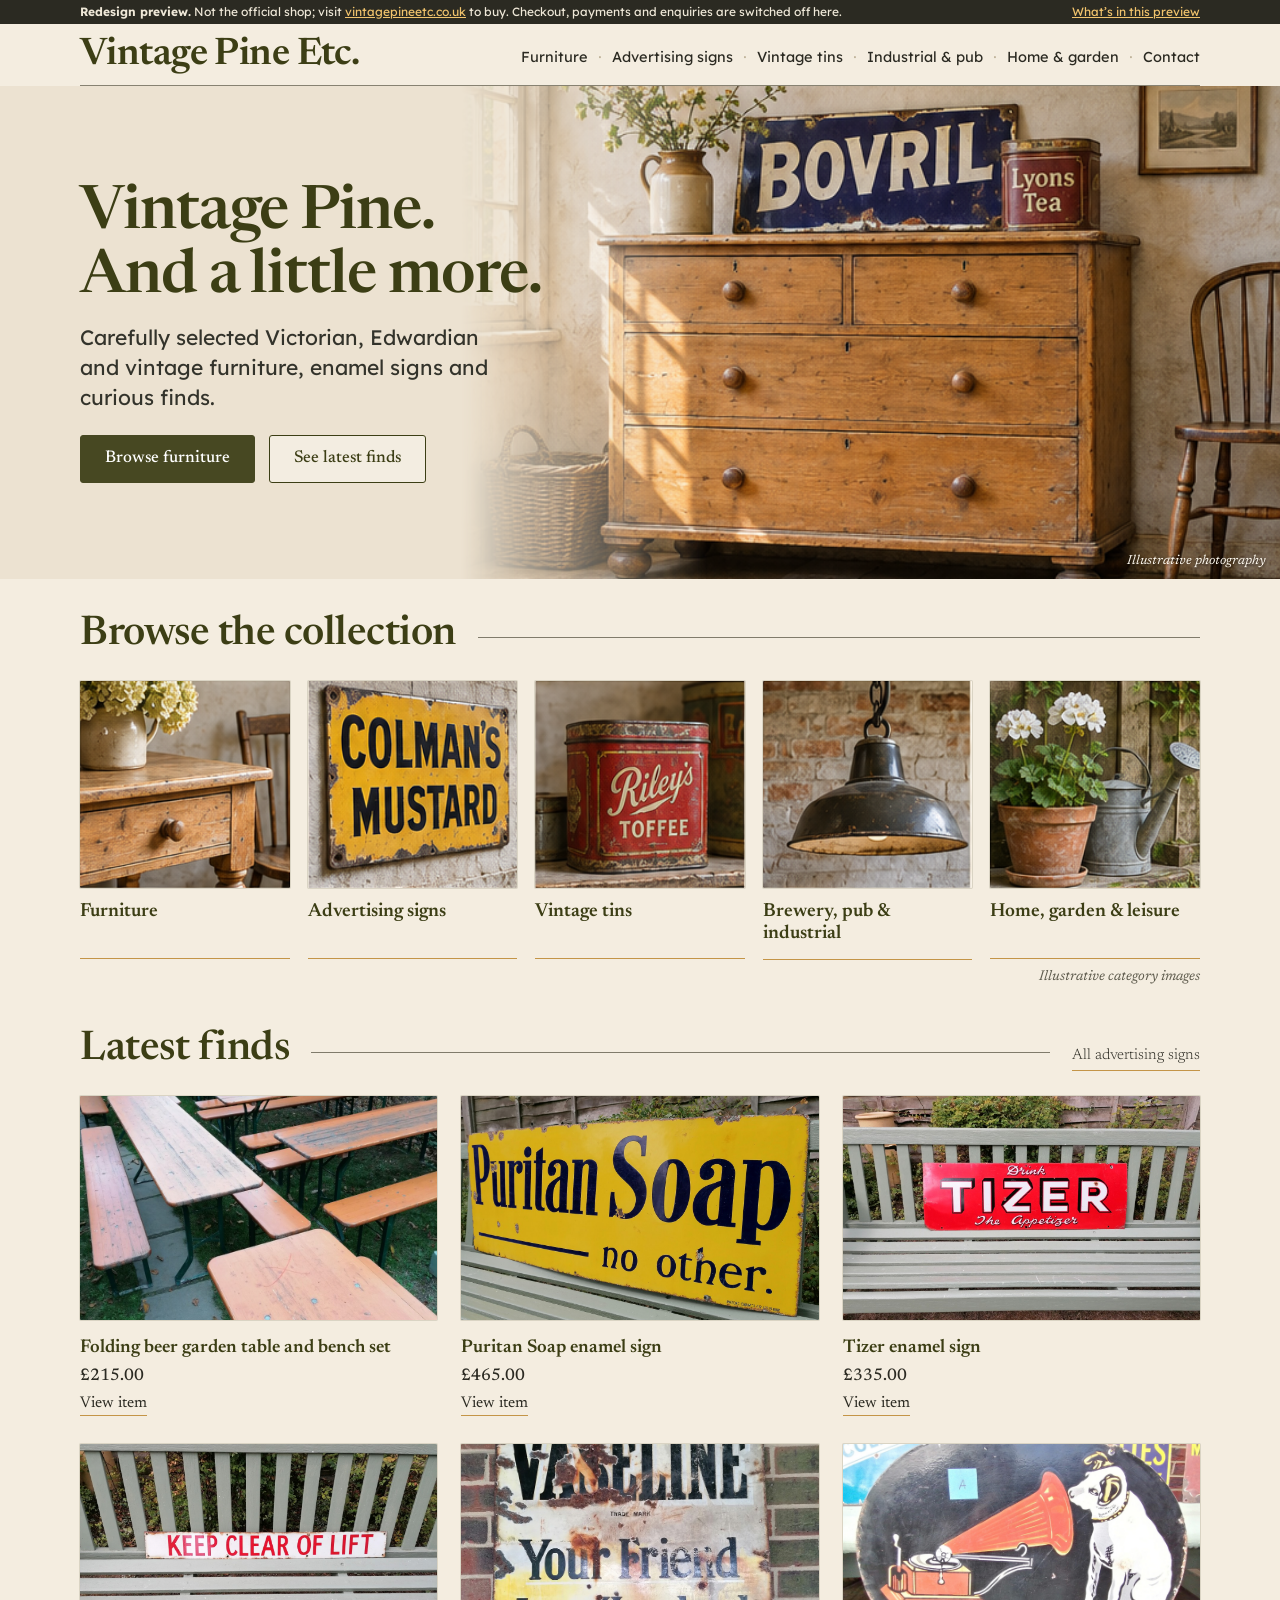
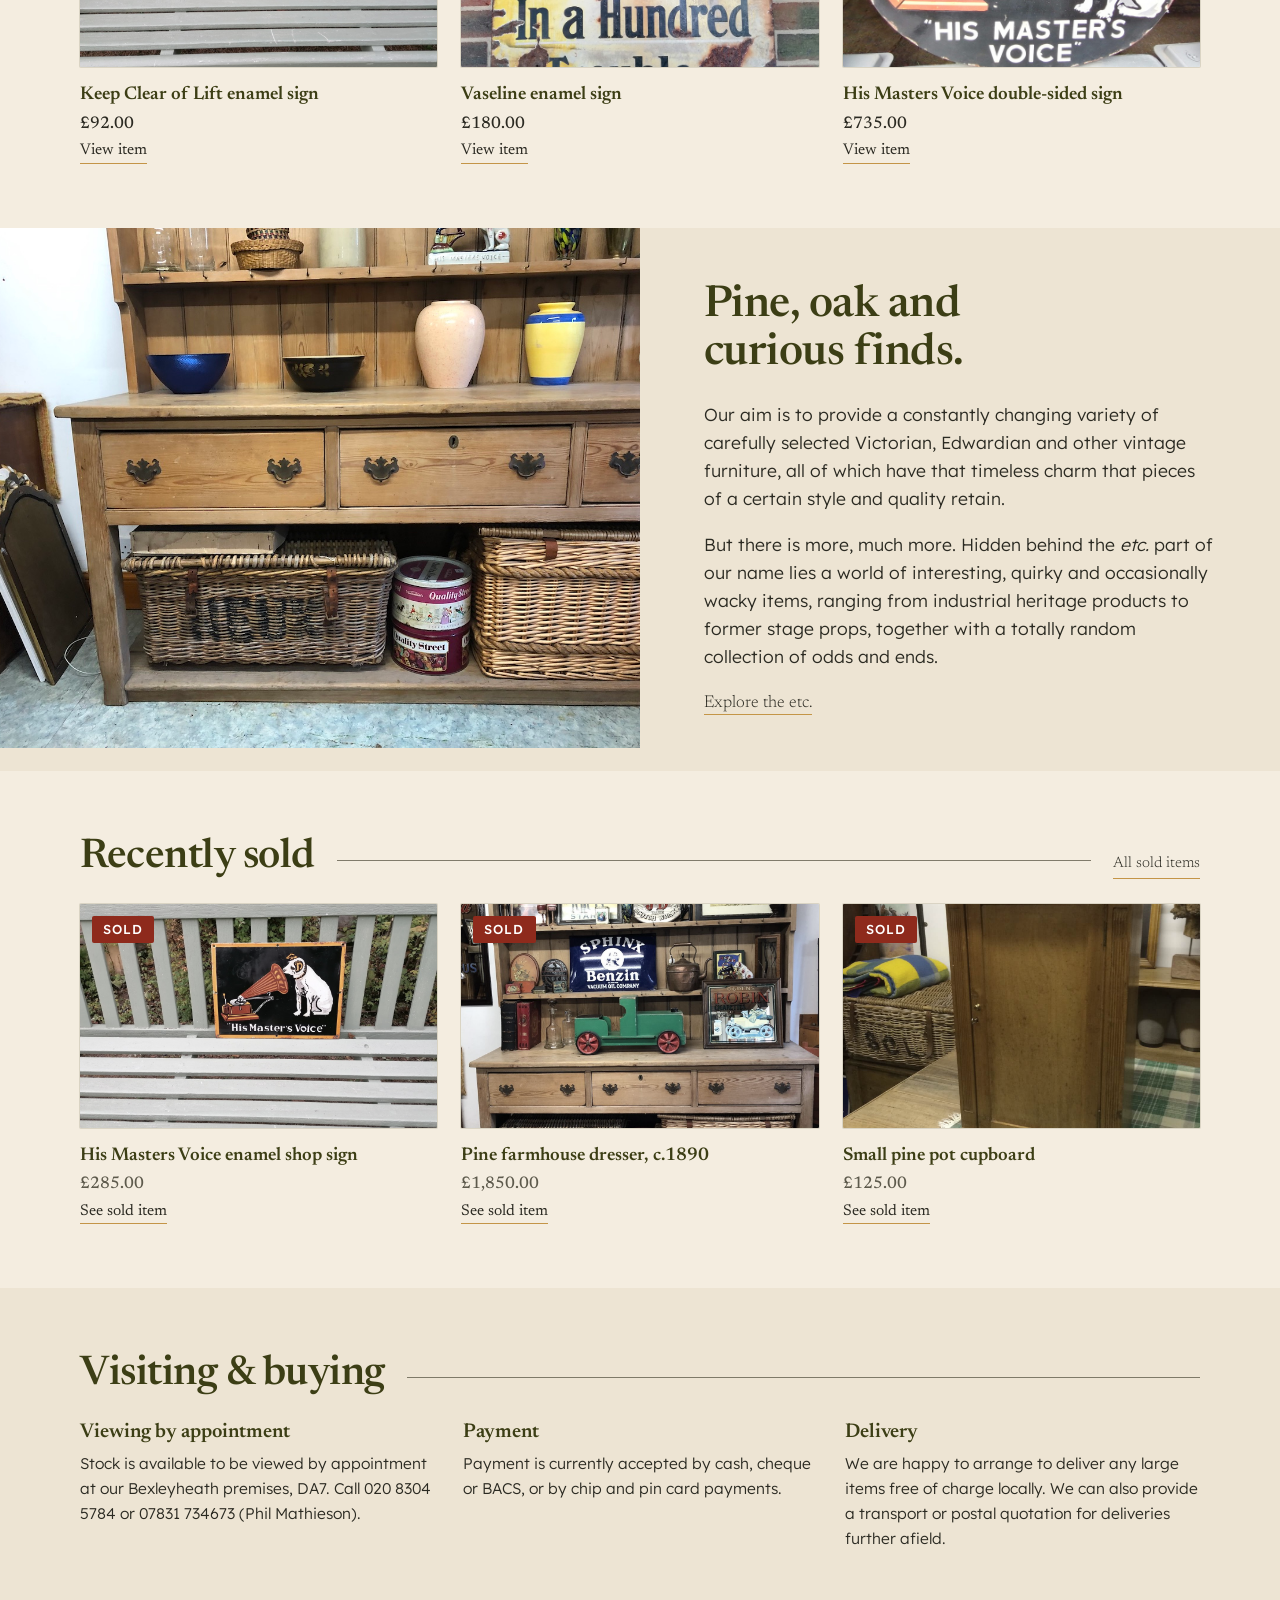
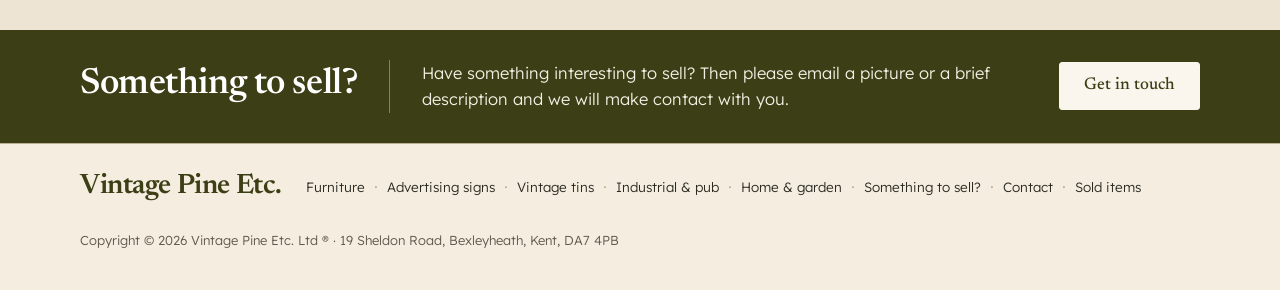
==== commit 3cc0917c: "Visual polish pass: category artwork, collection cards, item pages Homepage: tighter hero, five illu" ====
--- a/index.html
+++ b/index.html
@@ -35,11 +35,12 @@
     </div>
   </section>
 
-  <!-- DIVI: Section "Browse the collection" · Text (H2) · Row 5 columns · 5 × Image module (link to product category) + Text label -->
+  <!-- DIVI: Section "Browse the collection" · Text (H2) · Row 5 columns · 5 × Image module (fixed illustrative category artwork, link to product category) + Text label -->
   <section class="section" aria-labelledby="browse-title">
     <div class="wrap">
       <div class="section-head"><h2 id="browse-title">Browse the collection</h2><span class="rule" aria-hidden="true"></span></div>
       <ul class="tiles" id="collection-tiles"></ul>
+      <p class="art-credit">Illustrative category images</p>
     </div>
   </section>
 
--- a/assets/site.css
+++ b/assets/site.css
@@ -78,22 +78,22 @@
 /* Hero: one composition. The artwork runs to the right edge and fades into the ivory behind the copy.
    Height follows the artwork's 3:2 ratio (media is 64% wide, so 0.64 / 1.5 is about 43vw). */
 .hero { position: relative; overflow: hidden; background: var(--hero-ivory); display: flex; align-items: center;
-  min-height: clamp(380px, 42.6vw, 640px); }
+  min-height: clamp(350px, 38.5vw, 580px); }
 .hero-media { position: absolute; top: 0; right: 0; bottom: 0; width: 64%; margin: 0; }
 .hero-media img { width: 100%; height: 100%; object-fit: cover; object-position: 55% 50%;
   -webkit-mask-image: linear-gradient(90deg, transparent 0%, rgba(0,0,0,.35) 9%, #000 30%);
           mask-image: linear-gradient(90deg, transparent 0%, rgba(0,0,0,.35) 9%, #000 30%); }
 .hero-credit { position: absolute; right: 14px; bottom: 10px; margin: 0; font: italic 400 13px/1.2 var(--serif); color: #fffaf0; text-shadow: 0 1px 3px rgba(0,0,0,.55); }
-.hero-inner { position: relative; z-index: 1; width: 100%; padding-top: 36px; padding-bottom: 36px; }
+.hero-inner { position: relative; z-index: 1; width: 100%; padding-top: 26px; padding-bottom: 26px; }
 .hero-copy { max-width: min(560px, 46%); }
-.hero h1 { font-size: clamp(40px, 4.75vw, 66px); line-height: 1.04; letter-spacing: -.018em; margin-bottom: .42em; }
+.hero h1 { font-size: clamp(40px, 4.75vw, 66px); line-height: 1.04; letter-spacing: -.018em; margin-bottom: .24em; }
 .hero h1 .line { display: block; white-space: nowrap; }
 .hero .lede { font-size: clamp(17px, 1.8vw, 21px); font-weight: 400; line-height: 1.42; max-width: 19.5em; color: #33332b; }
-.hero .actions { display: flex; gap: 14px; flex-wrap: wrap; margin-top: 26px; }
+.hero .actions { display: flex; gap: 14px; flex-wrap: wrap; margin-top: 22px; }
 
 /* Section headings with rule, as mockup */
 .section { padding: clamp(36px, 5vw, 64px) 0; }
-.hero + .section { padding-top: clamp(28px, 3.2vw, 44px); }
+.hero + .section { padding-top: clamp(22px, 2.6vw, 36px); padding-bottom: clamp(26px, 3.2vw, 42px); }
 .section-head { display: flex; align-items: baseline; gap: 22px; margin-bottom: 24px; }
 .section-head h2 { font-size: clamp(28px, 3.2vw, 42px); margin: 0; white-space: nowrap; }
 .section-head .rule { flex: 1; height: 1px; background: var(--rule-fine); opacity: .75; align-self: center; margin-top: .35em; }
@@ -102,22 +102,30 @@
 /* Collection tiles (Divi: 5 × Image + Text, or Blurb modules linking to category archives) */
 .tiles { display: grid; grid-template-columns: repeat(5, 1fr); gap: 18px; list-style: none; margin: 0; padding: 0; }
 .tile a { display: block; text-decoration: none; height: 100%; }
-.tile img { width: 100%; aspect-ratio: 1; object-fit: cover; transition: transform .3s ease; }
+.tile img { width: 100%; aspect-ratio: 191 / 188; object-fit: cover; }
 .tile .img { overflow: hidden; border-radius: 1px; box-shadow: 0 0 0 1px var(--frame); background: var(--paper); }
-.tile a:hover img { transform: scale(1.04); }
+.tile a:hover .img { box-shadow: 0 0 0 2px var(--amber); }
 /* Fixed label height so every ochre rule lines up, as in the mockup */
-.tile span { display: flex; align-items: flex-start; min-height: calc(2 * 1.2em + 26px); font: 600 19px/1.2 var(--serif); color: var(--olive); padding: 13px 16px 13px 0; border-bottom: 1.5px solid var(--amber); }
+.tile span { display: flex; align-items: flex-start; min-height: calc(2 * 1.2em + 26px); font: 600 19px/1.2 var(--serif); color: var(--olive); padding: 13px 12px 13px 0; border-bottom: 1.5px solid var(--amber); }
+.art-credit { margin: 8px 0 0; text-align: right; font: italic 400 14px/1.3 var(--serif); color: var(--muted); }
 .tile a:hover span { color: #5b5d25; }
 
 /* Product cards (Divi: Shop module / WooCommerce loop) */
 .cards { display: grid; grid-template-columns: repeat(3, 1fr); gap: 28px 24px; list-style: none; margin: 0; padding: 0; }
-.cards.cols-4 { grid-template-columns: repeat(4, 1fr); }
-.card { position: relative; }
-.card a.card-link { text-decoration: none; display: block; }
+.cards.cols-4 { grid-template-columns: repeat(4, 1fr); gap: 34px 24px; }
+.cards.cols-4 .img { background: var(--parchment-deep, #efe6d6); }
+.cards.cols-4 img { aspect-ratio: 4 / 3; object-fit: contain; }
+.cards.cols-4 .card a.card-link:hover img { transform: none; }
+.notice-short { font-size: 15px; padding: 10px 16px; margin-bottom: 26px; }
+.card { position: relative; display: flex; }
+.card a.card-link { text-decoration: none; display: flex; flex-direction: column; width: 100%; }
 .card .img { position: relative; overflow: hidden; background: var(--paper); border-radius: 1px; box-shadow: 0 0 0 1px var(--frame); }
 .card img { width: 100%; aspect-ratio: 16 / 10; object-fit: cover; transition: transform .3s ease; }
 .card a.card-link:hover img { transform: scale(1.03); }
-.card h3 { font-size: 18.5px; margin: 13px 0 3px; line-height: 1.25; }
+.card h2, .card h3 { font-size: 18.5px; margin: 16px 0 4px; line-height: 1.25; }
+.card .price { margin-top: auto !important; }
+.card h2 + .price, .card h3 + .price { padding-top: 2px; }
+.card .view { align-self: flex-start; }
 .card .price { font: 500 17px/1.4 var(--serif); color: var(--ink); margin: 0 0 7px; }
 .card .view { font: 400 15.5px/1 var(--serif); border-bottom: 1.5px solid var(--amber); padding-bottom: 4px; display: inline-block; }
 .badge-sold { position: absolute; top: 12px; left: 12px; background: var(--sold); color: #fff; font: 500 13px/1 var(--sans); letter-spacing: .08em; text-transform: uppercase; padding: 7px 11px; border-radius: 2px; }
@@ -161,36 +169,83 @@
 .crumbs li + li::before { content: "/"; margin: 0 8px; color: var(--rule); }
 .crumbs a { text-decoration-color: var(--amber); }
 
-/* Item page (Divi Theme Builder: Single product template with Woo modules) */
-.item { display: grid; grid-template-columns: minmax(0, 7fr) minmax(0, 5fr); gap: clamp(24px, 4vw, 56px); align-items: start; padding-bottom: 56px; }
-.gallery .main { position: relative; background: var(--paper); border-radius: 2px; overflow: hidden; }
-.gallery .main img { width: 100%; aspect-ratio: 4 / 3; object-fit: contain; background: var(--paper); }
-.gallery .main .badge-sold { font-size: 16px; padding: 10px 16px; top: 18px; left: 18px; }
-.thumbs { display: grid; grid-template-columns: repeat(auto-fill, minmax(84px, 1fr)); gap: 10px; list-style: none; padding: 0; margin: 12px 0 0; }
-.thumbs button { padding: 0; border: 2px solid transparent; background: none; cursor: pointer; border-radius: 3px; display: block; width: 100%; }
-.thumbs button[aria-current="true"] { border-color: var(--olive); }
-.thumbs img { width: 100%; aspect-ratio: 1; object-fit: cover; border-radius: 1px; }
-.gallery .count { font-size: 13.5px; color: var(--muted); margin-top: 8px; }
-.summary .cat { font-size: 14px; letter-spacing: .06em; text-transform: uppercase; color: var(--muted); margin-bottom: 8px; }
-.summary .cat a { text-decoration-color: var(--amber); }
-.summary h1 { font-size: clamp(28px, 3.2vw, 40px); }
-.summary .price { font: 700 28px/1.2 var(--serif); color: var(--olive); margin: 6px 0 14px; }
-.status { display: inline-flex; align-items: center; gap: 8px; font-weight: 500; font-size: 15px; margin-bottom: 18px; }
-.status::before { content: ""; width: 10px; height: 10px; border-radius: 50%; background: #4b7a2a; }
-.details { border-top: 1px solid var(--rule); margin: 0 0 22px; }
-.details div { display: grid; grid-template-columns: 110px 1fr; gap: 14px; padding: 12px 0; border-bottom: 1px solid var(--rule); }
-.details dt { font: 700 15px/1.5 var(--serif); color: var(--olive); }
-.details dd { margin: 0; font-size: 16px; }
-.description p { font-size: 16.5px; }
-.buy { background: var(--card); border: 1px solid var(--rule); padding: 20px; border-radius: 3px; margin: 8px 0 22px; }
-.buy .btn { width: 100%; }
-.buy .btn + .btn { margin-top: 10px; }
-.buy small { display: block; margin-top: 12px; font-size: 13.5px; color: var(--muted); }
+/* Item page (Divi Theme Builder: Single product template with Woo modules), as the product-page mockup */
+.crumbs { font-size: 15px; color: var(--ink); }
+.crumbs a { color: var(--ink); text-decoration: none; }
+.crumbs a:hover { text-decoration: underline; text-decoration-color: var(--amber); }
+.crumbs li + li::before { color: var(--ink); margin: 0 12px; }
+.item { display: grid; grid-template-columns: minmax(0, 1.85fr) minmax(0, 1fr); gap: clamp(24px, 3.2vw, 36px); align-items: start; }
+
+/* Gallery */
+.gallery .main { position: relative; overflow: hidden; background: #efe6d6; border-radius: 1px; box-shadow: 0 0 0 1px var(--frame); }
+.gallery .main img { position: relative; width: 100%; aspect-ratio: 4 / 3; object-fit: cover; cursor: zoom-in; }
+.gallery .main.is-portrait img { object-fit: contain; }
+.gallery .main .badge-sold { z-index: 1; font-size: 16px; padding: 10px 16px; top: 18px; left: 18px; }
+.photo-count { position: absolute; left: 14px; bottom: 14px; margin: 0; padding: 5px 10px; border-radius: 4px; background: rgba(32, 31, 24, .62); font: italic 400 15px/1.2 var(--serif); color: #fffaf0; }
+.photo-count:empty { display: none; }
+.view-larger { position: absolute; right: 14px; bottom: 12px; display: inline-flex; align-items: center; gap: 8px; min-height: 40px; padding: 7px 14px;
+  background: rgba(250, 246, 238, .95); color: var(--ink); border: 1px solid rgba(43, 42, 34, .25); border-radius: 6px; font: 400 16px/1 var(--serif); cursor: pointer; }
+.view-larger:hover { background: #fff; }
+.thumbs { display: grid; grid-template-columns: repeat(4, 1fr); gap: 10px; list-style: none; padding: 0; margin: 10px 0 0; }
+.thumbs button { position: relative; padding: 0; border: 0; background: none; cursor: pointer; display: block; width: 100%; }
+.thumbs button img { width: 100%; aspect-ratio: 1 / 1.05; object-fit: cover; box-shadow: 0 0 0 1px var(--frame); }
+.thumbs button[aria-current="true"] img { box-shadow: 0 0 0 2px var(--olive); }
+.more-count { position: absolute; inset: 0; display: grid; place-items: center; background: rgba(32, 31, 24, .62); color: #fff; font: 560 30px/1 var(--serif); text-shadow: 0 1px 4px rgba(0,0,0,.4); }
+
+/* Summary column */
+.summary .cat-line { display: flex; align-items: center; gap: 14px; margin: 4px 0 14px; font: 600 14.5px/1 var(--serif); letter-spacing: .08em; text-transform: uppercase; }
+.cat-line a { color: var(--ink); text-decoration: none; }
+.cat-line a:hover { color: var(--olive); text-decoration: underline; text-decoration-color: var(--amber); }
+.cat-line .rule { flex: 1; height: 1px; background: var(--rule-fine); opacity: .7; }
+.summary h1 { text-wrap: balance; font-size: clamp(32px, 3.5vw, 50px); line-height: 1.04; margin-bottom: 16px; }
+.summary h1.is-long { font-size: clamp(28px, 2.6vw, 38px); line-height: 1.1; margin-bottom: 14px; }
+.checkout-off { margin: 8px 0 0; font-size: 14.5px; line-height: 1.4; color: var(--muted); text-align: center; }
+.pill { display: inline-block; margin: 0 0 14px; padding: 5px 16px 6px; border-radius: 5px; font: 500 17px/1.2 var(--serif); }
+.pill-available { background: #e4e6c6; border: 1px solid #6d7036; color: var(--olive); }
+.pill-sold { background: #f3dcd5; border: 1px solid #a4493a; color: var(--sold); }
+.summary .price { font: 600 clamp(34px, 3.4vw, 48px)/1 var(--serif); color: var(--olive); margin: 0 0 14px; letter-spacing: -.01em; }
+.item-summary { font-size: 18px; line-height: 1.45; margin: 0 0 10px; color: #2f2f28; }
+.read-more { margin: 0 0 18px; }
+.read-more a { font: 400 19px/1.3 var(--serif); color: var(--olive); text-decoration: none; border-bottom: 1.5px solid currentColor; padding-bottom: 2px; }
+.btn-block { width: 100%; min-height: 54px; font-size: 19px; }
+.sub-action { font-size: 15px; color: var(--muted); margin: 10px 0 0; text-align: center; }
+.sold-note p { margin: 0 0 14px; font-size: 17px; }
+.price-was { color: var(--muted); }
+.info-boxes { display: grid; gap: 14px; margin-top: 22px; }
+.info-box { border: 1px solid rgba(60, 62, 21, .55); border-radius: 6px; padding: 13px 18px 14px; background: rgba(250, 246, 238, .35); }
+.info-box h2 { font-size: 21px; font-weight: 600; letter-spacing: 0; margin: 0 0 4px; }
+.info-box p { margin: 0; font: 400 16.5px/1.45 var(--serif); }
 .demo-notice { margin-top: 14px; padding: 12px 14px; border-left: 4px solid var(--amber); background: #fff8e6; font-size: 15px; }
-.sold-panel { background: #f6e7e2; border: 1px solid #d9b2a8; padding: 22px; border-radius: 3px; margin: 4px 0 22px; }
-.sold-panel .big { font: 700 30px/1.1 var(--serif); color: var(--sold); margin: 0 0 6px; letter-spacing: .02em; }
-.sold-panel .btn { width: 100%; margin-top: 10px; }
-.price-was { font-size: 15px; color: var(--muted); }
+
+/* Full description (Divi Toggle module) */
+.full-desc { margin: 26px 0 0; border: 1px solid rgba(60, 62, 21, .55); border-radius: 5px; background: rgba(250, 246, 238, .35); scroll-margin-top: 16px; }
+.full-desc summary { list-style: none; display: flex; align-items: center; gap: 22px; padding: 12px 20px; cursor: pointer; }
+.full-desc summary::-webkit-details-marker { display: none; }
+.fd-title { font: 600 23px/1.2 var(--serif); color: var(--olive); padding-right: 22px; border-right: 1px solid var(--rule-fine); white-space: nowrap; }
+.fd-sub { flex: 1; font: italic 400 17px/1.3 var(--serif); color: var(--muted); }
+.fd-icon { flex: none; width: 20px; height: 20px; position: relative; }
+.fd-icon::before, .fd-icon::after { content: ""; position: absolute; left: 0; top: 9px; width: 20px; height: 2px; background: var(--ink); }
+.fd-icon::after { transform: rotate(90deg); transition: transform .2s; }
+.full-desc[open] .fd-icon::after { transform: rotate(0); }
+.fd-body { padding: 4px 20px 18px; border-top: 1px solid var(--rule); }
+.fd-body p { max-width: 70ch; font-size: 17px; margin: 12px 0 0; }
+
+/* More from the collection */
+.more-collection { padding-top: clamp(28px, 3.5vw, 44px); }
+.tiles.cols-3 { grid-template-columns: repeat(3, 1fr); gap: 22px; }
+.tiles.cols-3 img { aspect-ratio: 4 / 3; }
+.tiles.cols-3 span { min-height: 0; font-size: 21px; }
+
+/* Lightbox (production: the WooCommerce gallery's built-in lightbox) */
+.lightbox { width: min(1100px, 94vw); max-height: 94vh; padding: 0; border: 0; background: #1f1e19; color: #f3efe4; border-radius: 4px; }
+.lightbox::backdrop { background: rgba(20, 19, 15, .82); }
+.lightbox figure { margin: 0; }
+.lightbox img { width: 100%; max-height: 84vh; object-fit: contain; }
+.lightbox figcaption { text-align: center; padding: 8px 0 12px; font: italic 400 15px/1.2 var(--serif); }
+.lb-btn { position: absolute; width: 46px; height: 46px; border-radius: 50%; border: 0; background: rgba(250, 246, 238, .94); color: var(--ink); font-size: 22px; line-height: 1; cursor: pointer; }
+.lb-prev { left: 12px; top: calc(50% - 40px); }
+.lb-next { right: 12px; top: calc(50% - 40px); }
+.lb-close { right: 12px; top: 12px; }
 .help { font-size: 15px; color: var(--muted); }
 
 /* Generic page */
@@ -241,19 +296,25 @@
             mask-image: linear-gradient(180deg, transparent 0%, #000 9%); }
   .story { grid-template-columns: 1fr; }
   .story img { min-height: 0; aspect-ratio: 4 / 3; }
-  .item { grid-template-columns: minmax(0, 1fr); gap: 18px; }
-  .thumbs { grid-template-columns: none; grid-auto-flow: column; grid-auto-columns: 68px; overflow-x: auto; padding-bottom: 6px; scroll-snap-type: x proximity; }
-  .thumbs li { scroll-snap-align: start; }
-  .gallery .main img { aspect-ratio: 4 / 3.3; }
+  .item { grid-template-columns: minmax(0, 1fr); gap: 22px; }
+  .tiles.cols-3 { grid-template-columns: none; grid-auto-flow: column; grid-auto-columns: 72%; overflow-x: auto; scroll-snap-type: x mandatory; padding-bottom: 8px; }
+  .tiles.cols-3 .tile { scroll-snap-align: start; }
   .info-row, .two-col { grid-template-columns: 1fr; gap: 8px 0; }
   .cards, .cards.cols-4 { grid-template-columns: repeat(2, 1fr); gap: 24px 16px; }
   .sell-band .divider { display: none; }
 }
 
 @media (max-width: 560px) {
+  .fd-sub { display: none; }
+  .fd-title { border-right: 0; padding-right: 0; flex: 1; }
+  .full-desc summary { padding: 12px 16px; }
+  .fd-body { padding: 4px 16px 16px; }
+  .view-larger { min-height: 36px; padding: 6px 11px; font-size: 15px; }
+  .photo-count { font-size: 13.5px; }
   .hero h1 { font-size: clamp(31px, 10.6vw, 42px); }
   body { font-size: 16.5px; }
-  .tiles { grid-template-columns: repeat(2, 1fr); gap: 14px; }
+  .tiles:not(.cols-3) { grid-template-columns: none; grid-auto-flow: column; grid-auto-columns: 42%; gap: 12px; overflow-x: auto; scroll-snap-type: x mandatory; padding-bottom: 8px; }
+  .tiles:not(.cols-3) .tile { scroll-snap-align: start; }
   .tile span { font-size: 17px; }
   .cards, .cards.cols-4 { grid-template-columns: 1fr; }
   .section-head { flex-wrap: wrap; gap: 6px 16px; }
@@ -269,3 +330,9 @@
 }
 
 @media (prefers-reduced-motion: reduce) { * { transition: none !important; } }
+
+/* Mobile: keep the breadcrumb to one line; the item name is already the page heading */
+@media (max-width: 560px) {
+  .crumbs ol { flex-wrap: nowrap; white-space: nowrap; }
+  .crumbs li[aria-current] { overflow: hidden; text-overflow: ellipsis; min-width: 0; }
+}
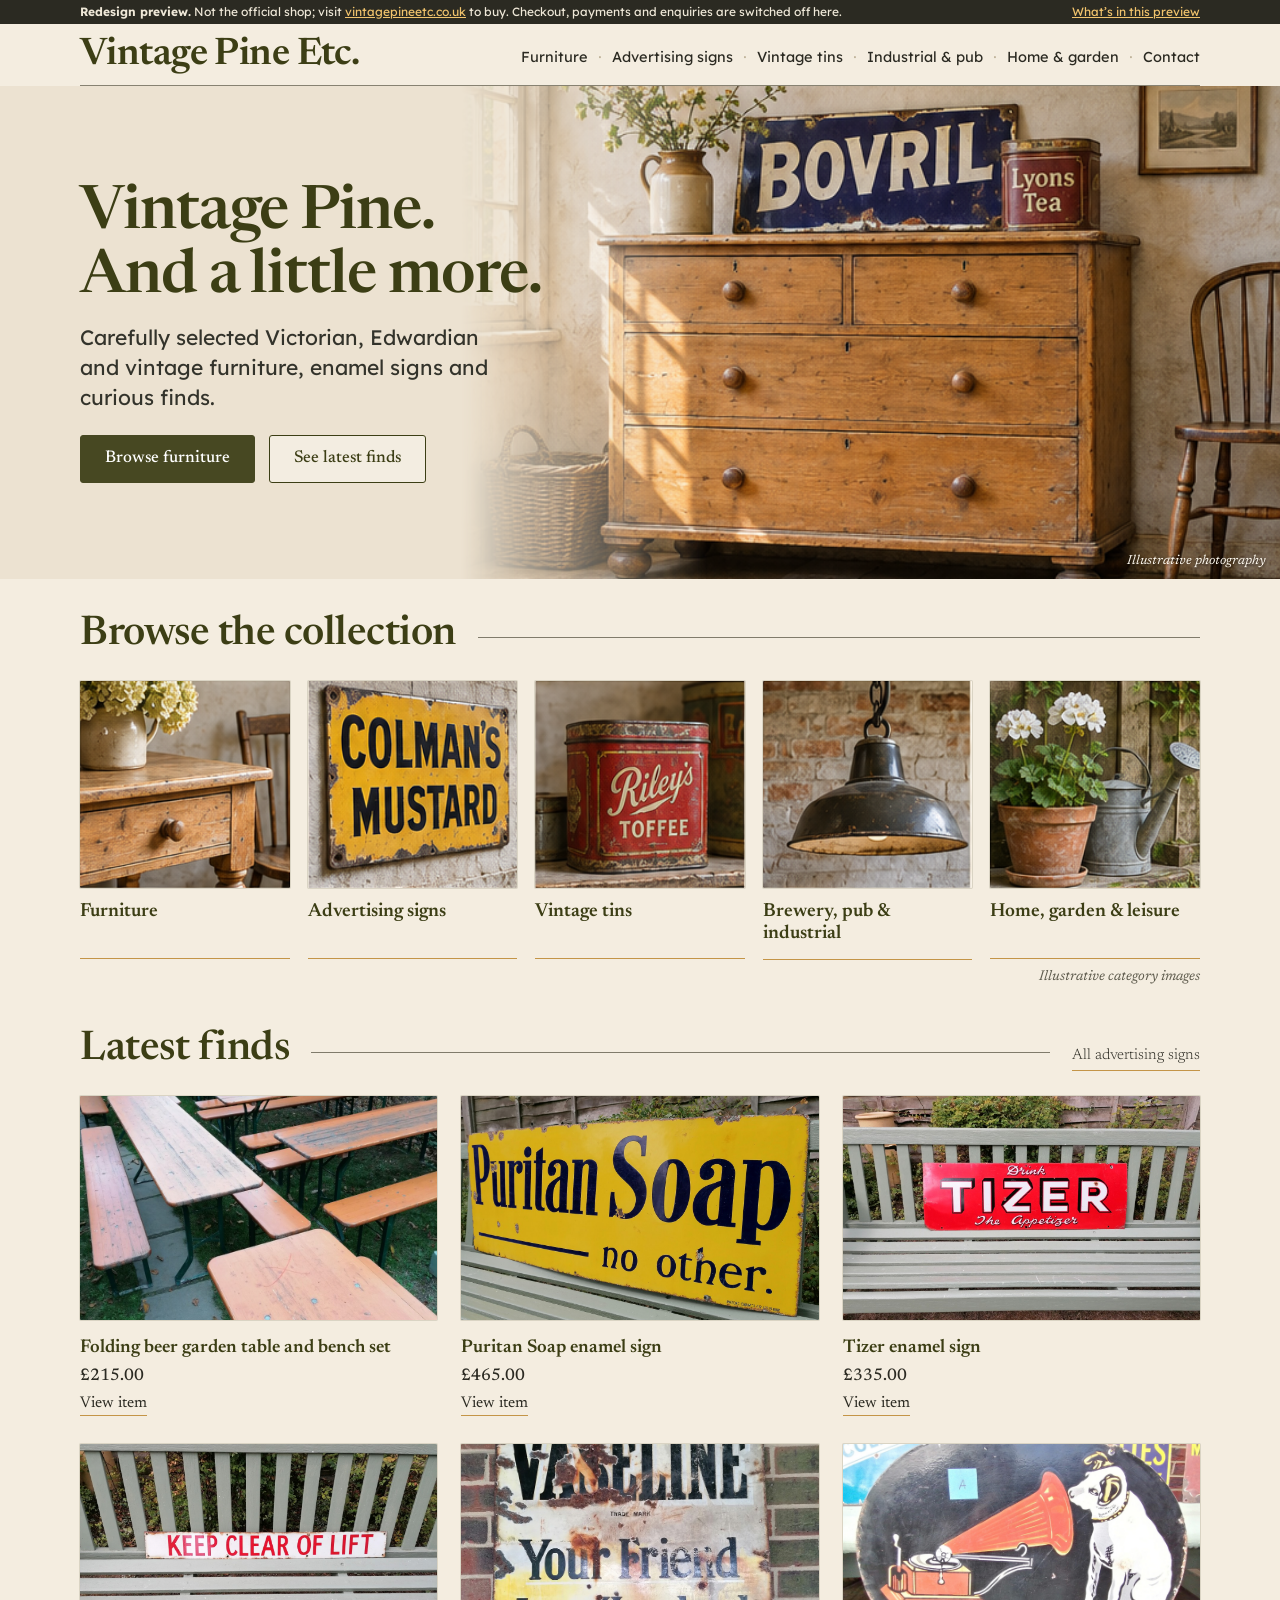
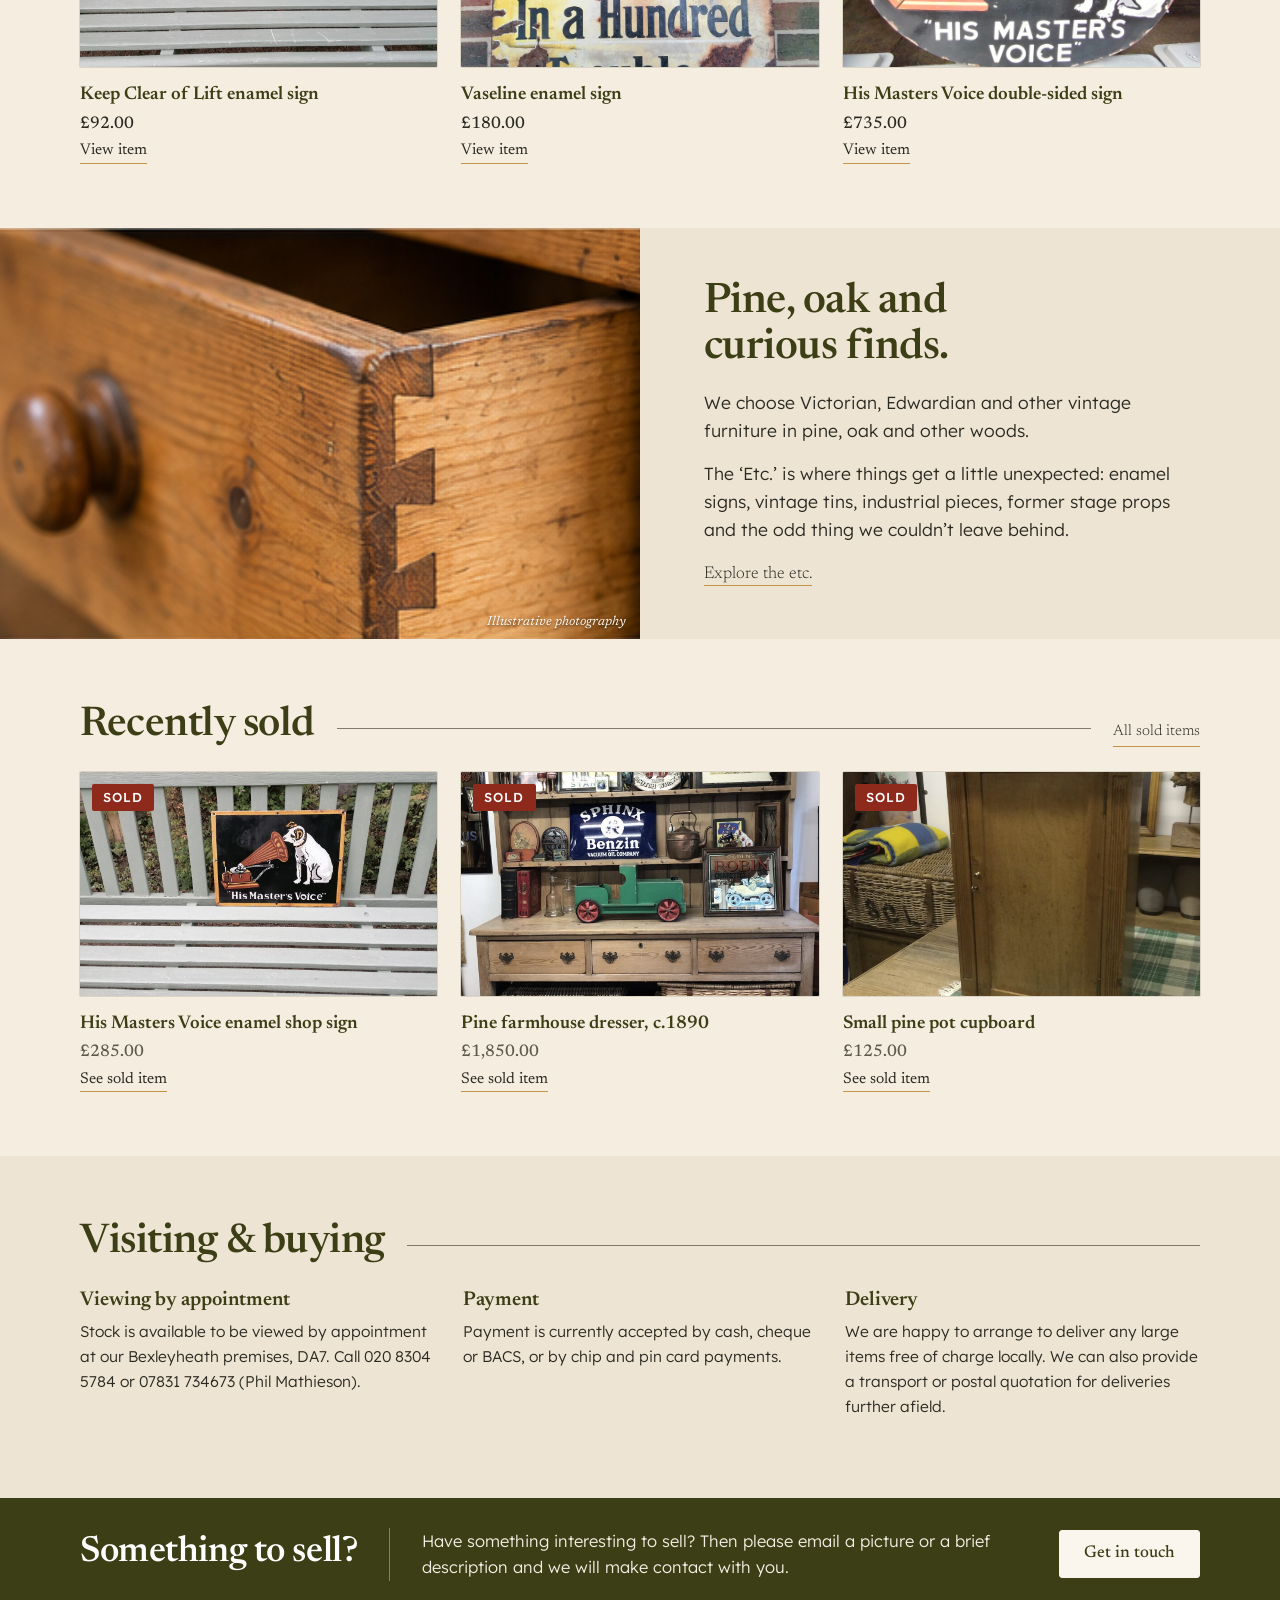
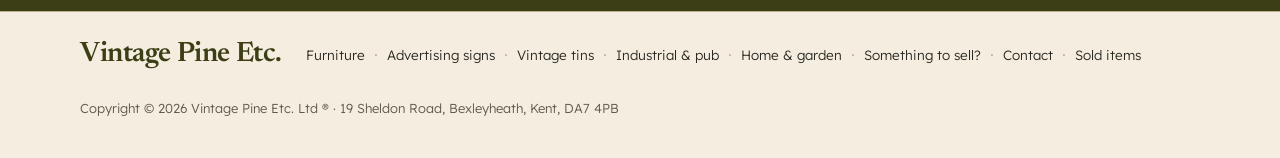
==== commit 0eb2f60a: "Homepage story section: drawer close-up and shorter copy Illustrative drawer close-up fills the left" ====
--- a/index.html
+++ b/index.html
@@ -52,14 +52,21 @@
     </div>
   </section>
 
-  <!-- DIVI: Section "Story" · Row 2 columns (1/2, 1/2) · Image module + Text module. Copy is the shop's own welcome text, lightly trimmed. -->
+  <!-- DIVI: Section "Story" · fullwidth Row, 2 columns (1/2 + 1/2), no gutter, no padding on the left column · left column background image = drawer close-up (cover, anchored left so the handle stays in view), caption as a small Text module bottom right · right column Text module (H2 + 2 paragraphs + link), vertically centred.
+       Longer welcome text saved for a future About page: content/about-page-draft.md -->
   <section class="story" aria-labelledby="story-title">
-    <img src="assets/products/1118/02.jpg" alt="Close view of the pine dresser's drawers with original handles, and wicker hampers beneath" width="1200" height="900" loading="lazy">
-    <div class="copy">
-      <h2 id="story-title"><span class="line">Pine, oak and</span> <span class="line">curious finds.</span></h2>
-      <p>Our aim is to provide a constantly changing variety of carefully selected Victorian, Edwardian and other vintage furniture, all of which have that timeless charm that pieces of a certain style and quality retain.</p>
-      <p>But there is more, much more. Hidden behind the <em>etc.</em> part of our name lies a world of interesting, quirky and occasionally wacky items, ranging from industrial heritage products to former stage props, together with a totally random collection of odds and ends.</p>
-      <a class="text-link" href="collection.html?c=architectural-industrial">Explore the etc.</a>
+    <div class="story-inner">
+      <figure class="story-media">
+        <img src="assets/hero/vintage-pine-drawer-detail.png" alt="Close-up of a pine drawer showing dovetail joinery and wood grain" width="509" height="229" loading="lazy">
+        <figcaption class="story-credit">Illustrative photography</figcaption>
+      </figure>
+      <div class="copy">
+        <h2 id="story-title"><span class="line">Pine, oak and</span> <span class="line">curious finds.</span></h2>
+        <!-- NEW COPY (supplied) — client to approve -->
+        <p>We choose Victorian, Edwardian and other vintage furniture in pine, oak and other woods.</p>
+        <p>The ‘Etc.’ is where things get a little unexpected: enamel signs, vintage tins, industrial pieces, former stage props and the odd thing we couldn’t leave behind.</p>
+        <a class="text-link" href="collection.html?c=architectural-industrial">Explore the etc.</a>
+      </div>
     </div>
   </section>
 
--- a/assets/site.css
+++ b/assets/site.css
@@ -133,12 +133,16 @@
 .card.is-sold .price { color: var(--muted); }
 
 /* Story split (Divi: Section, Row 1/2 + 1/2, Image + Text) */
-.story { display: grid; grid-template-columns: 1fr 1fr; background: var(--paper); }
-.story img { width: 100%; height: 100%; min-height: 320px; max-height: 520px; object-fit: cover; }
-.story .copy { padding: clamp(28px, 4.2vw, 60px) clamp(24px, 5vw, 72px); align-self: center; max-width: 640px; }
+/* Story: the photo fills the left half edge to edge (as in the mockup); copy vertically centred on the right */
+.story { background: var(--paper); }
+.story-inner { display: grid; grid-template-columns: minmax(0, 1fr) minmax(0, 1fr); align-items: stretch; }
+.story-media { margin: 0; position: relative; min-width: 0; min-height: clamp(300px, 27vw, 440px); overflow: hidden; }
+.story-media img { position: absolute; inset: 0; width: 100%; height: 100%; object-fit: cover; object-position: 0% 50%; display: block; }
+.story-credit { position: absolute; right: 14px; bottom: 10px; margin: 0; font: italic 400 13px/1.2 var(--serif); color: #fffaf0; text-shadow: 0 1px 3px rgba(0, 0, 0, .6); }
+.story .copy { align-self: center; max-width: 36em; padding: clamp(28px, 4vw, 56px) clamp(24px, 5vw, 72px); }
 .story h2 .line { display: block; }
-.story h2 { font-size: clamp(30px, 3.6vw, 44px); }
-.story .copy p { font-size: 17.5px; }
+.story h2 { font-size: clamp(30px, 3.4vw, 42px); margin-bottom: .4em; }
+.story .copy p { font-size: 17.5px; margin: 0 0 .85em; }
 .flag { font: italic 400 13px/1.4 var(--serif); color: var(--muted); }
 
 /* Visit / buying info */
@@ -294,8 +298,9 @@
   .hero-media img { height: auto; aspect-ratio: 632 / 421;
     -webkit-mask-image: linear-gradient(180deg, transparent 0%, #000 9%);
             mask-image: linear-gradient(180deg, transparent 0%, #000 9%); }
-  .story { grid-template-columns: 1fr; }
-  .story img { min-height: 0; aspect-ratio: 4 / 3; }
+  .story-inner { grid-template-columns: minmax(0, 1fr); }
+  .story-media { min-height: 0; aspect-ratio: 509 / 229; }
+  .story .copy { padding: 24px 16px 32px; max-width: none; }
   .item { grid-template-columns: minmax(0, 1fr); gap: 22px; }
   .tiles.cols-3 { grid-template-columns: none; grid-auto-flow: column; grid-auto-columns: 72%; overflow-x: auto; scroll-snap-type: x mandatory; padding-bottom: 8px; }
   .tiles.cols-3 .tile { scroll-snap-align: start; }
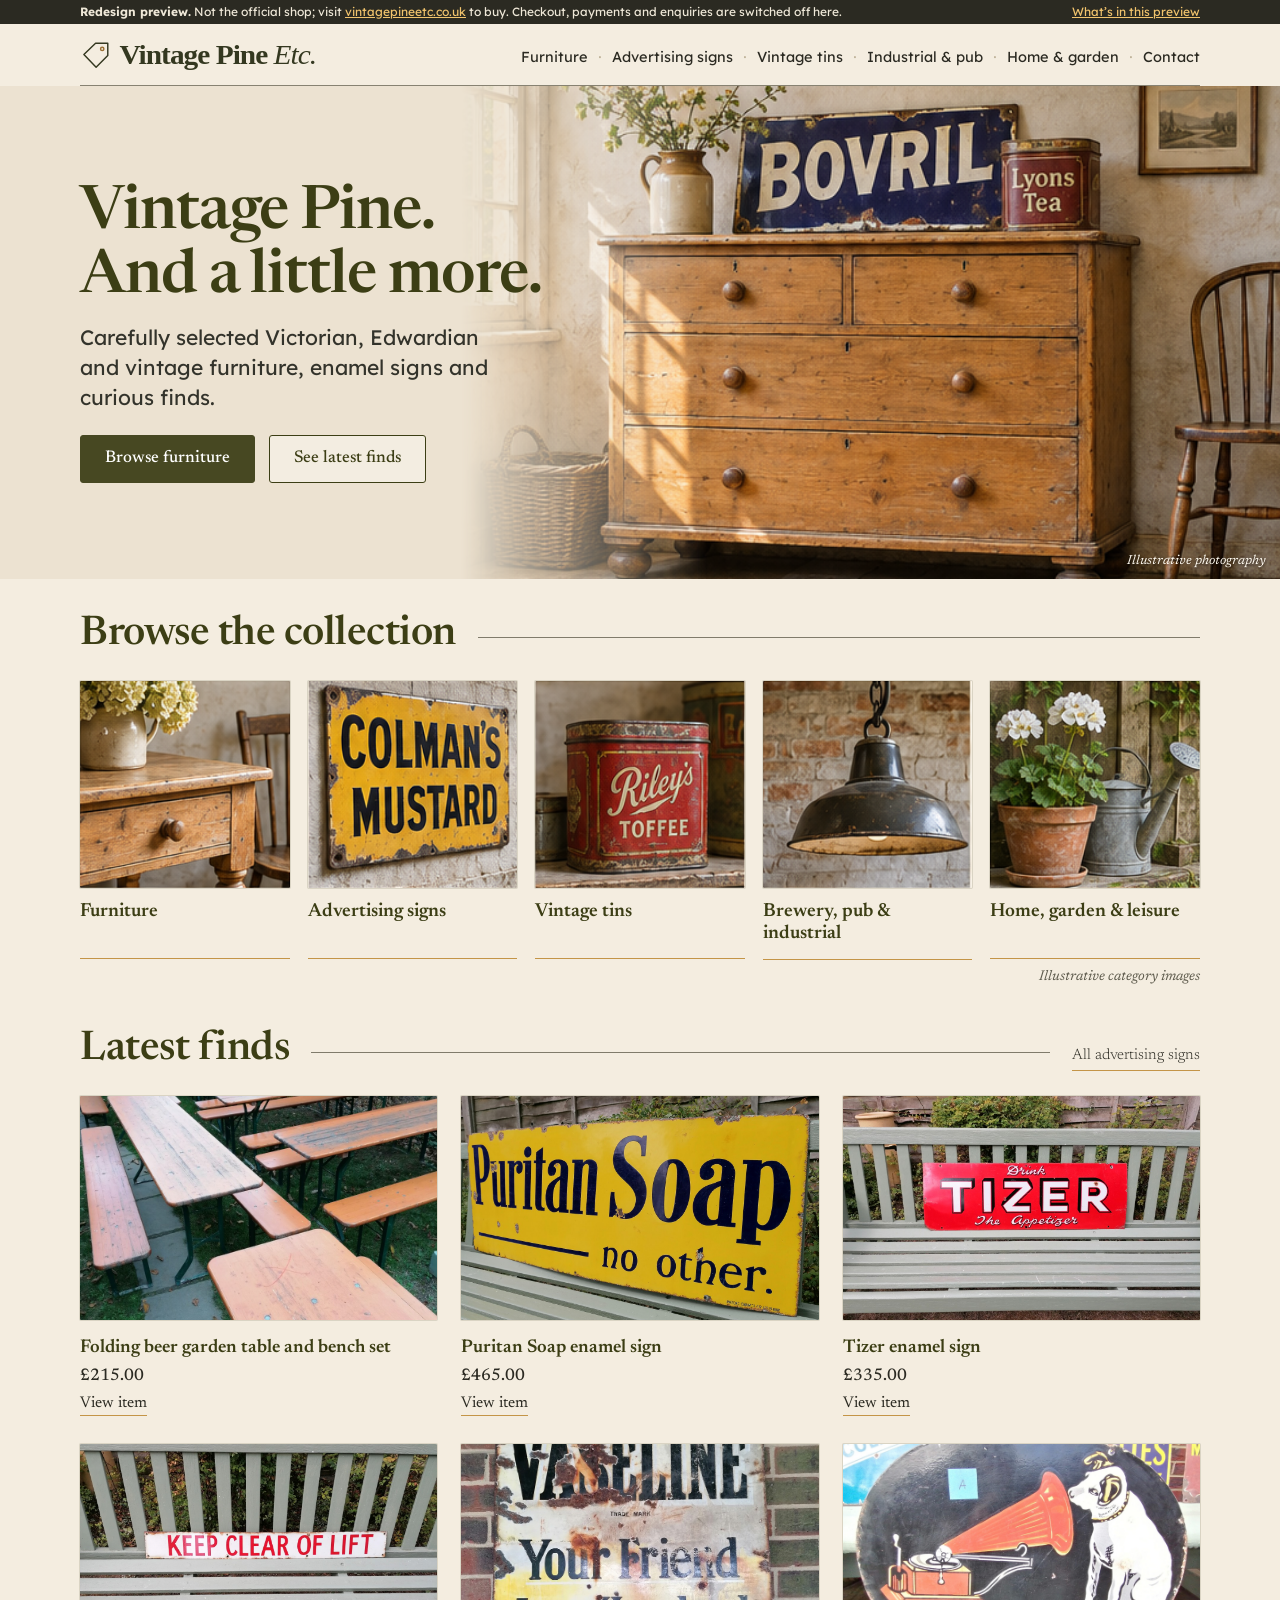
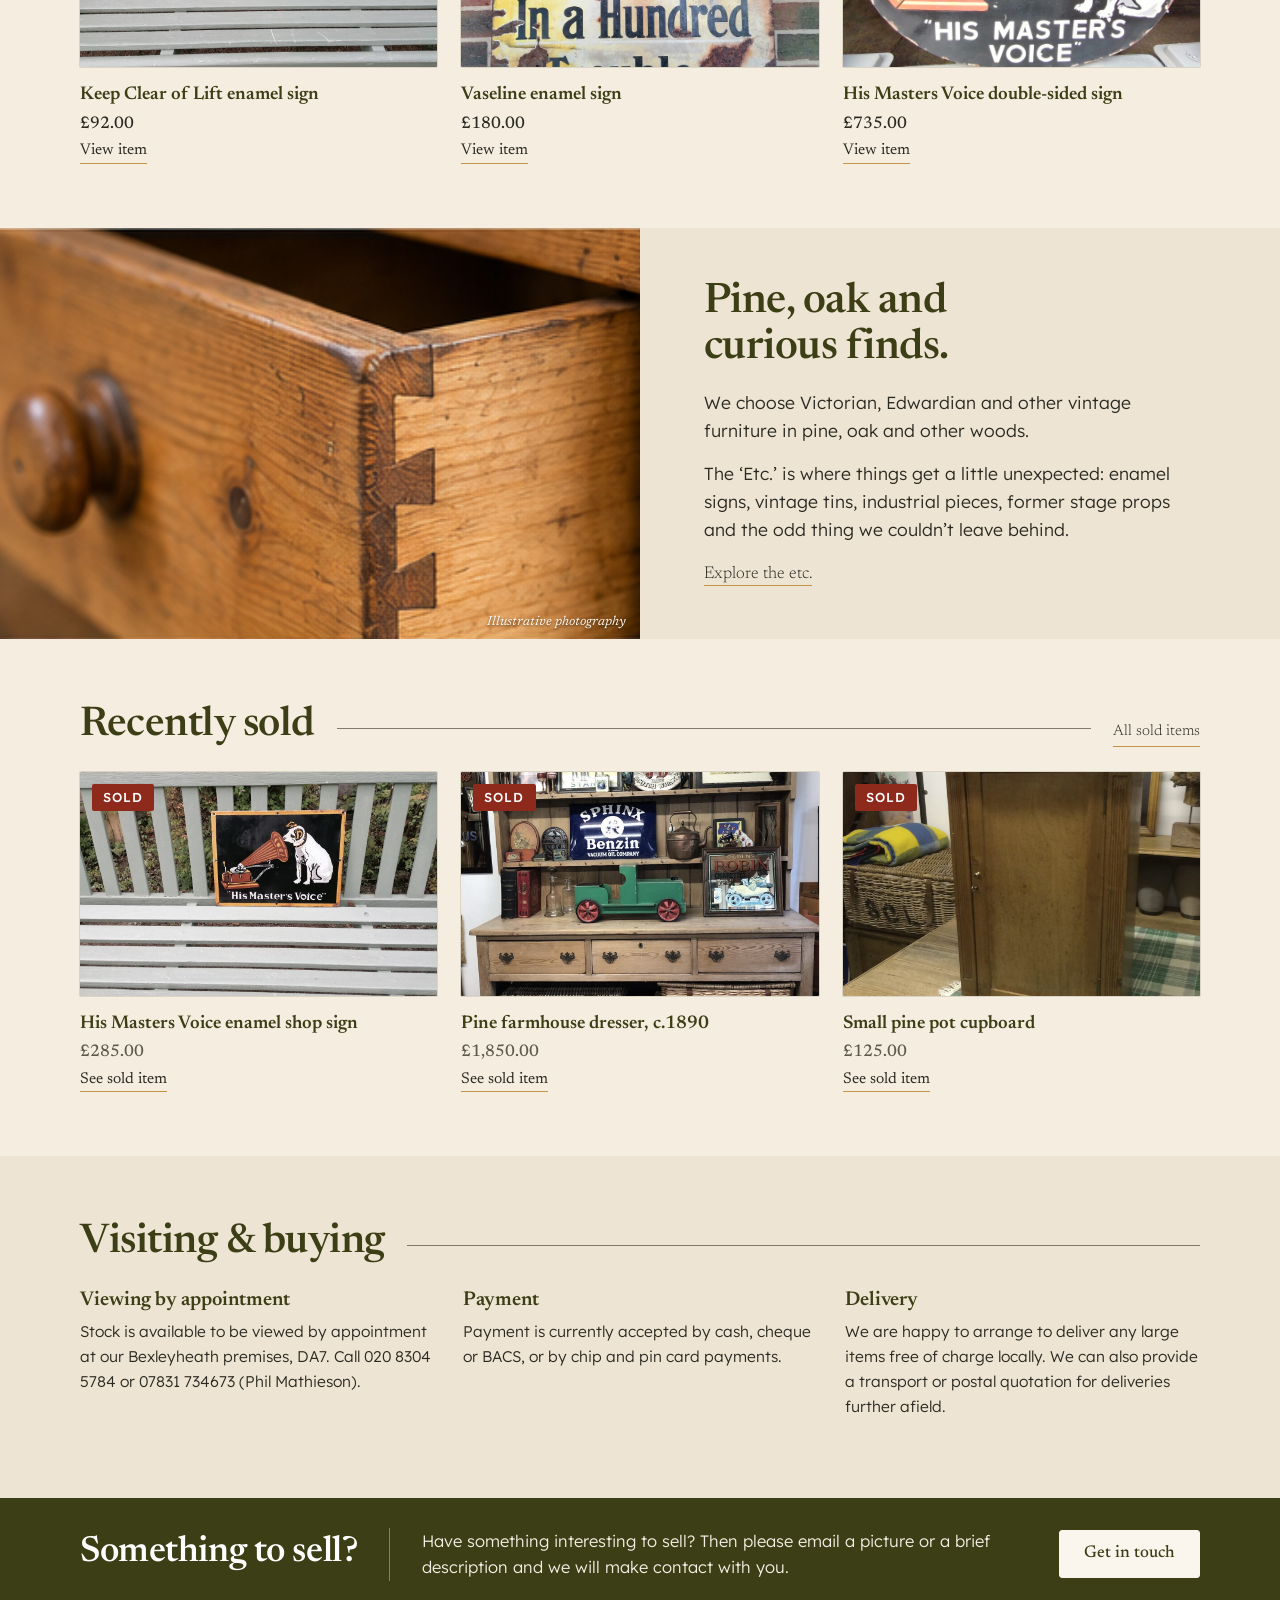
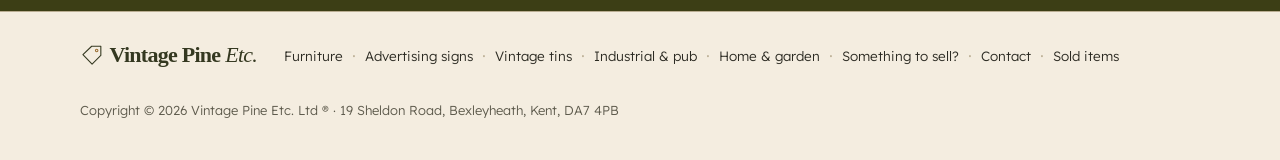
==== commit 6ad7fbd8: "Add logo; label finished vs still-to-come pages; WIP note on Contact Co-Authored-By: Claude Opus 5.5" ====
--- a/index.html
+++ b/index.html
@@ -8,7 +8,7 @@
 <link rel="preconnect" href="https://fonts.googleapis.com">
 <link rel="preconnect" href="https://fonts.gstatic.com" crossorigin>
 <link href="https://fonts.googleapis.com/css2?family=Lexend:wght@300;400;500&family=Newsreader:ital,opsz,wght@0,6..72,400..600;1,6..72,400&display=swap" rel="stylesheet">
-<link rel="stylesheet" href="assets/site.css">
+<link rel="stylesheet" href="assets/site.css?v=20261112c">
 </head>
 <body data-page="home" data-nav="home">
 <main id="main" tabindex="-1">
@@ -101,7 +101,7 @@
   </section>
 
 </main>
-<script src="data/catalogue.js"></script>
-<script src="assets/site.js"></script>
+<script src="data/catalogue.js?v=20261112c"></script>
+<script src="assets/site.js?v=20261112c"></script>
 </body>
 </html>
--- a/assets/site.css
+++ b/assets/site.css
@@ -55,7 +55,8 @@
 .site-header .wrap { display: flex; align-items: center; justify-content: space-between; gap: 24px; min-height: 62px; }
 .site-header .wrap::after { content: ""; position: absolute; left: var(--gutter); right: var(--gutter); bottom: 0; height: 1px; background: var(--rule-fine); opacity: .7; }
 .site-header .wrap { position: relative; }
-.logo { font: 600 clamp(26px, 3.1vw, 38px)/1 var(--serif); color: var(--olive); text-decoration: none; letter-spacing: -.015em; white-space: nowrap; }
+.logo { display: block; flex: none; line-height: 0; text-decoration: none; }
+.logo img { display: block; height: clamp(30px, 3.2vw, 40px); width: auto; }
 .nav-toggle { display: none; }
 .main-nav ul { list-style: none; margin: 0; padding: 0; display: flex; flex-wrap: wrap; align-items: center; }
 .main-nav li + li::before { content: "·"; color: var(--rule); margin: 0 10px; }
@@ -160,7 +161,7 @@
 /* Footer (Divi Theme Builder: Global Footer) */
 .site-footer { border-top: 1px solid var(--rule); padding: 28px 0 40px; }
 .site-footer .wrap { display: flex; align-items: center; gap: 24px; flex-wrap: wrap; }
-.site-footer .logo { font-size: 28px; }
+.site-footer .logo img { height: 30px; }
 .site-footer nav ul { list-style: none; margin: 0; padding: 0; display: flex; flex-wrap: wrap; gap: 6px 0; }
 .site-footer nav li + li::before { content: "·"; color: var(--rule); margin: 0 9px; }
 .site-footer nav a { font-size: 13.5px; text-decoration: none; }
